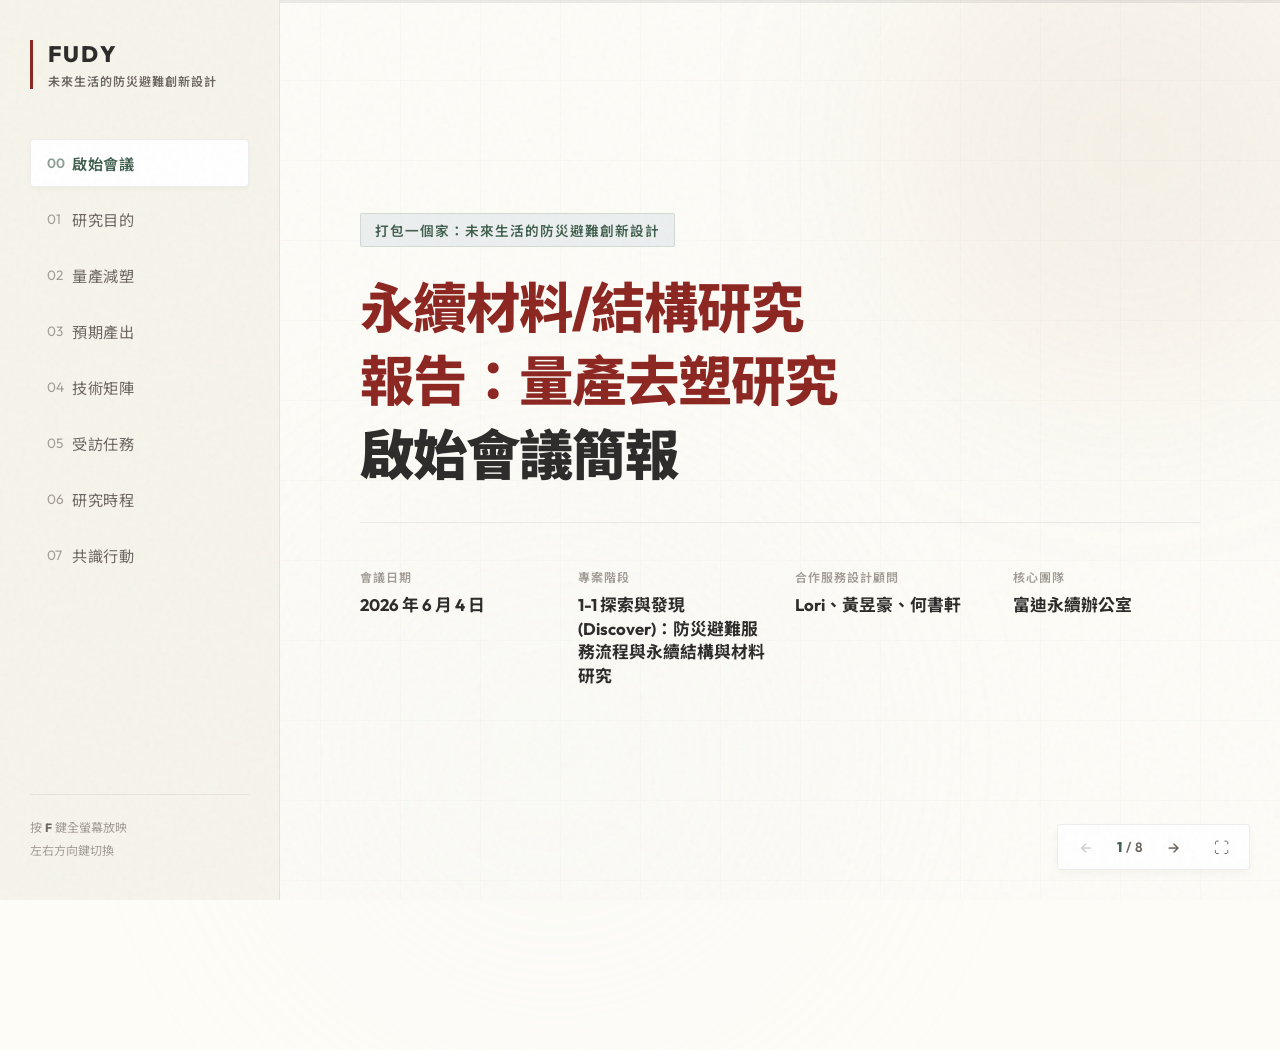
==== index.html @ c7712afd "feat: implement interactive slide navigation engine with keyboard, touch, and fullscreen support" ====
<!DOCTYPE html>
<html lang="zh-TW">

<head>
    <meta charset="UTF-8">
    <meta name="viewport" content="width=device-width, initial-scale=1.0">
    <title>打包一個家第四期｜量產去塑研究啟始會議簡報</title>
    <!-- Google Fonts -->
    <link rel="preconnect" href="https://fonts.googleapis.com">
    <link rel="preconnect" href="https://fonts.gstatic.com" crossorigin>
    <link
        href="https://fonts.googleapis.com/css2?family=Montserrat:wght@400;600;800&family=Noto+Sans+TC:wght@300;400;500;700;900&family=Outfit:wght@300;400;600;800&display=swap"
        rel="stylesheet">
    <link rel="stylesheet" href="index.css">
</head>

<body>
    <!-- Background Elements -->
    <div class="bg-glow bg-glow-1"></div>
    <div class="bg-glow bg-glow-2"></div>
    <div class="bg-grid"></div>

    <!-- Main Slide Container -->
    <main class="presentation-container">
        <!-- Sidebar Navigation -->
        <aside class="sidebar">
            <div class="logo">
                <span class="logo-text">FUDY</span>
                <span class="logo-sub">未來生活的防災避難創新設計</span>
            </div>
            <nav class="nav-menu">
                <a href="#slide-1" class="nav-item active" data-slide="1">
                    <span class="nav-num">00</span>
                    <span class="nav-title">啟始會議</span>
                </a>
                <a href="#slide-2" class="nav-item" data-slide="2">
                    <span class="nav-num">01</span>
                    <span class="nav-title">研究目的</span>
                </a>
                <a href="#slide-3" class="nav-item" data-slide="3">
                    <span class="nav-num">02</span>
                    <span class="nav-title">量產減塑</span>
                </a>
                <a href="#slide-4" class="nav-item" data-slide="4">
                    <span class="nav-num">03</span>
                    <span class="nav-title">預期產出</span>
                </a>
                <a href="#slide-5" class="nav-item" data-slide="5">
                    <span class="nav-num">04</span>
                    <span class="nav-title">技術矩陣</span>
                </a>
                <a href="#slide-6" class="nav-item" data-slide="6">
                    <span class="nav-num">05</span>
                    <span class="nav-title">受訪任務</span>
                </a>
                <a href="#slide-7" class="nav-item" data-slide="7">
                    <span class="nav-num">06</span>
                    <span class="nav-title">研究時程</span>
                </a>
                <a href="#slide-8" class="nav-item" data-slide="8">
                    <span class="nav-num">07</span>
                    <span class="nav-title">共識行動</span>
                </a>
            </nav>
            <div class="sidebar-footer">
                <p>按 <strong>F</strong> 鍵全螢幕放映</p>
                <p>左右方向鍵切換</p>
            </div>
        </aside>

        <!-- Slides Wrapper -->
        <section class="slides-wrapper">
            <!-- Slide 1: Cover -->
            <article id="slide-1" class="slide active">
                <div class="slide-content cover-slide">
                    <div class="tag">打包一個家：未來生活的防災避難創新設計</div>
                    <h1 class="main-title">
                        <span class="accent-title">永續材料/結構研究報告：量產去塑研究</span><br>啟始會議簡報
                    </h1>
                    <div class="divider"></div>
                    <div class="meta-grid">
                        <div class="meta-item">
                            <span class="meta-label">會議日期</span>
                            <span class="meta-val">2026 年 6 月 4 日</span>
                        </div>
                        <div class="meta-item">
                            <span class="meta-label">專案階段</span>
                            <span class="meta-val">1-1 探索與發現 (Discover)：防災避難服務流程與永續結構與材料研究</span>
                        </div>
                        <div class="meta-item">
                            <span class="meta-label">合作服務設計顧問</span>
                            <span class="meta-val">Lori、黃昱豪、何書軒</span>
                        </div>
                        <div class="meta-item">
                            <span class="meta-label">核心團隊</span>
                            <span class="meta-val">富迪永續辦公室</span>
                        </div>
                    </div>
                </div>
            </article>

            <!-- Slide 2: Research Purpose -->
            <article id="slide-2" class="slide">
                <div class="slide-content">
                    <span class="slide-tag">01. WHY WE ARE HERE</span>
                    <h2 class="slide-title">研究目的：為什麼找大家做這件事？</h2>
                    <div class="purpose-grid">
                        <div class="glass-card">
                            <div class="card-icon-num">01</div>
                            <h3>推動企業策略轉型 (OEM 邁向 ODM)</h3>
                            <p>突破傳統包裝產業被動接單與削價競爭的紅海，轉型為主動定義規格、提供永續結構解決方案的策略設計夥伴。</p>
                        </div>
                        <div class="glass-card">
                            <div class="card-icon-num">02</div>
                            <h3>建立量產技術護城河</h3>
                            <p>以企業核心的「去塑」專業領域為核心，系統化彙整能真實量產的材料、結構與製程工法，作為未來產品設計的參照標準與技術資料庫。</p>
                        </div>
                        <div class="glass-card">
                            <div class="card-icon-num">03</div>
                            <h3>以防災場景驗證技術能量</h3>
                            <p>透過防災避難極限情境，向全球品牌客戶及國際 NGO 證明富迪在結構減塑的實證落地能量。</p>
                        </div>
                        <div class="glass-card">
                            <div class="card-icon-num">04</div>
                            <h3>打造國際市場商務武器</h3>
                            <p>解決設計與業務部門間的溝通斷層，將結構數據轉譯為具備 ESG 敘事力之行銷溝通工具 (Sales Kit)，用以主動爭取歐美 B2B 品牌訂單。</p>
                        </div>
                    </div>
                </div>
            </article>

            <!-- Slide 3: Defining Mass-Production Plastic-Free -->
            <article id="slide-3" class="slide">
                <div class="slide-content">
                    <span class="slide-tag">02. DEFINE GO-GREEN</span>
                    <h2 class="slide-title">定義「量產減塑」</h2>
                    <p class="subtitle-desc">借鏡 Google 制定的《Plastic-Free Packaging Design
                        Guide》，將富迪的專業從單純的「材料/技術資料庫」升級為「回應客戶永續需求同時，亦可量產的解決方案」。讓減塑不只停留在設計圖面與實驗室。</p>
                    <div class="define-grid">
                        <div class="glass-card compact">
                            <span class="step-num">01</span>
                            <div class="compact-card-content">
                                <h4>具備量產可行性的循環經濟</h4>
                                <p>不流於實驗室概念，而是基於深厚的製造經驗，彙整能落實於大規模「量產製造」的材質、結構與製程。</p>
                            </div>
                        </div>
                        <div class="glass-card compact">
                            <span class="step-num">02</span>
                            <div class="compact-card-content">
                                <h4>全紙化與低碳材料替代</h4>
                                <p>導入 FSC® CoC 認證紙材、水性替塑油、生質材料（如 GEX™）等創新材料應用。</p>
                            </div>
                        </div>
                        <div class="glass-card compact">
                            <span class="step-num">03</span>
                            <div class="compact-card-content">
                                <h4>結構去塑與零膠水設計</h4>
                                <p>利用獨家研發的紙構工程（如卡扣、榫卯無膠、一體成型），達到「無工具組裝 (No-Tool)」的防呆特性。</p>
                            </div>
                        </div>
                        <div class="glass-card compact">
                            <span class="step-num">04</span>
                            <div class="compact-card-content">
                                <h4>追求 100% 循環回收與環境永續</h4>
                                <p>災後撤離時不需分類零件即可直接進入一般紙類回收，解決傳統救災混合材質造成的二次廢棄物痛點。</p>
                            </div>
                        </div>
                        <div class="glass-card compact full-width">
                            <span class="step-num">05</span>
                            <div class="compact-card-content">
                                <h4>接軌國際法規剛性需求</h4>
                                <p>精準對接歐盟 PPWR（包裝與包裝廢棄物法規）對減少包材空隙率、減碳與零塑廢棄物的嚴苛合規標準。</p>
                            </div>
                        </div>
                    </div>
                </div>
            </article>

            <!-- Slide 4: Expected Deliverables -->
            <article id="slide-4" class="slide">
                <div class="slide-content">
                    <span class="slide-tag">03. WHAT WE DELIVER</span>
                    <h2 class="slide-title">預期產出：我們會共同完成什麼？</h2>
                    <div class="deliver-grid unified-report-layout">
                        <!-- Left Side: Main Report Document Cover/Overview -->
                        <div class="glass-card highlight-card report-overview-card">
                            <div class="badge">技術核心報告</div>
                            <h3>永續材料/結構研究報告：<span class="accent-title">量產去塑</span></h3>
                            <div class="card-divider"></div>
                            <p class="report-desc">作為富迪印刷未來設計開發之重要內部參考指南，彙整具備量化實證之相關材料、結構與製程工法，作為產品設計決策標準。</p>
                            <div class="report-meta">
                                <div class="meta-line">
                                    <span class="meta-label-tag">主要技術來源</span>
                                    <strong class="meta-value-text">富迪印刷已於產品中應用過之技術</strong>
                                </div>
                                <div class="meta-line"
                                    style="margin-top: 12px; border-top: 1px dashed rgba(44, 42, 41, 0.06); padding-top: 10px;">
                                    <span class="meta-label-tag">參考技術來源</span>
                                    <strong class="meta-value-text">未來 1-2 年內，有量產潛能之技術</strong>
                                </div>
                            </div>
                        </div>

                        <!-- Right Side: Two Core Tools of the Report -->
                        <div class="glass-card report-structure-card">
                            <div class="badge gray">報告核心內含架構</div>
                            <h3 class="structure-title">研究報告兩大核心板塊</h3>
                            <div class="card-divider"></div>
                            <div class="chapters-container tool-structure-flow">
                                <!-- Tool 1: Technology Matrix Card -->
                                <div class="glass-card report-tool-card">
                                    <div class="tool-card-header">
                                        <span class="chapter-num">01</span>
                                        <h4>【技術矩陣圖】</h4>
                                    </div>
                                    <p class="tool-summary-desc">將防災情境歷程與量產去塑技術對接，規劃未來產品設計易查找之報告形式：</p>
                                    <div class="matrix-summary-container uniform-tool-container">
                                        <div class="matrix-summary-col">
                                            <span class="axis-summary-label">橫軸 (防災情境歷程)</span>
                                            <p>對接 <strong>5 大階段</strong> (備災期 → 黃金72小時 → 安置期 → 復原期 → 循環)</p>
                                        </div>
                                        <div class="matrix-summary-col">
                                            <span class="axis-summary-label">縱軸 (量產去塑技術)</span>
                                            <p>涵蓋 <strong>7 大範疇</strong> (固定、承載、遮蔽、阻力、收納、美學、再利用)</p>
                                        </div>
                                    </div>
                                </div>

                                <!-- Tool 2: Solution Database Card -->
                                <div class="glass-card report-tool-card">
                                    <div class="tool-card-header">
                                        <span class="chapter-num">02</span>
                                        <h4>【解決方案庫】富迪去塑方案</h4>
                                    </div>
                                    <p class="tool-summary-desc">完整收錄各去塑技術之核心數據與實證，提供具備ESG敘事力之行銷武器：</p>
                                    <div class="db-summary-container uniform-tool-container">
                                        <div class="db-summary-col">
                                            <span class="db-summary-label">基本特徵</span>
                                            <p>名稱與技術特性描述</p>
                                        </div>
                                        <div class="db-summary-col">
                                            <span class="db-summary-label">量化指標</span>
                                            <p>承重/拉力/抗摔實測數值</p>
                                        </div>
                                        <div class="db-summary-col">
                                            <span class="db-summary-label">商務落地</span>
                                            <p>得獎認證與客戶量產實例</p>
                                        </div>
                                    </div>
                                </div>
                            </div>
                        </div>
                    </div>
                </div>
            </article>

            <!-- Slide 5: Technology Matrix Architecture -->
            <article id="slide-5" class="slide">
                <div class="slide-content">
                    <span class="slide-tag">04. TECHNOLOGY MATRIX</span>
                    <h2 class="slide-title">技術矩陣圖 (Technology Matrix) </h2>
                    <div class="matrix-iframe-container">
                        <iframe src="https://fudy-matrix.vercel.app/" class="matrix-iframe"
                            title="Fudy Technology Matrix" allowfullscreen></iframe>
                    </div>
                </div>
            </article>

            <!-- Slide 6: Roles & Tasks -->
            <article id="slide-6" class="slide">
                <!-- 6A. Default Roles Overview Container -->
                <div class="slide-content roles-overview-wrapper" id="roles-overview-wrapper">
                    <span class="slide-tag">05. ROLES & MISSIONS</span>
                    <h2 class="slide-title">受訪者扮演角色：各位的關鍵任務</h2>
                    <p class="subtitle-desc">IDDI 計畫的成功，取決於研發、設計與業務的深度跨部門協作。每一位都是策略轉型的關鍵推手。</p>

                    <div class="roles-grid">
                        <div class="glass-card role-card">
                            <div class="role-header">
                                <div>
                                    <h3>設計研發團隊</h3>
                                    <span class="role-label">核心經驗與研發技術的提供者</span>
                                </div>
                            </div>
                            <div class="card-divider"></div>
                            <p class="names-list">宋永波、王子俊、王建、俞偉仁、蘇建平、張幻柔等</p>
                            <ul class="bullet-list-sm">
                                <li><strong>去塑技術盤點</strong>：盤點過往曾應用或未來具備潛力的去塑技術與結構。</li>
                                <li><strong>實務資料盤點與假設驗證</strong>：配合研究團隊提供的「技術蒐集範本」，整理現有技術資料或照片.</li>
                            </ul>
                            <div class="role-card-footer">
                                <button class="template-btn tech-btn" data-template="tech">
                                    <span class="btn-icon">→</span>
                                    <div class="btn-text-group">
                                        <span class="btn-title">查看「技術蒐集範本」</span>
                                        <span class="btn-subtitle">設計研發團隊填寫</span>
                                    </div>
                                </button>
                            </div>
                        </div>
                        <div class="glass-card role-card">
                            <div class="role-header">
                                <div>
                                    <h3>業務行銷團隊</h3>
                                    <span class="role-label">客戶端真實需求的對接者</span>
                                </div>
                            </div>
                            <div class="card-divider"></div>
                            <p class="names-list">朱惟誠、李浚碩等</p>
                            <ul class="bullet-list-sm">
                                <li><strong>客戶需求反饋</strong>：配合研究團隊提供的「客戶需求蒐集範本」，分享客戶端曾提出的實質設計需求與談判瓶頸。</li>
                                <li><strong>行銷溝通斷層分析</strong>：探討推廣與展會時的溝通斷層，為作為後續 Sales Kit 研發基礎。</li>
                            </ul>
                            <div class="role-card-footer">
                                <button class="template-btn client-btn" data-template="client">
                                    <span class="btn-icon">→</span>
                                    <div class="btn-text-group">
                                        <span class="btn-title">查看「客戶需求蒐集範本」</span>
                                        <span class="btn-subtitle">業務行銷團隊填寫</span>
                                    </div>
                                </button>
                            </div>
                        </div>
                    </div>
                </div>

                <!-- 6B. Full Screen Template Preview Container (Initially Hidden) -->
                <div class="slide-content template-full-view-wrapper" id="template-full-view-wrapper"
                    style="display: none;">
                    <div class="template-view-header">
                        <button class="template-back-btn" id="template-back-btn">
                            <span class="back-arrow">←</span> 返回受訪任務
                        </button>
                        <div class="template-view-title-group">
                            <span class="template-view-title" id="template-view-title">技術蒐集範本</span>
                        </div>
                    </div>
                    <div class="template-view-body" id="template-view-body">
                        <!-- Dynamic template content will be injected by index.js -->
                    </div>
                </div>
            </article>

            <!-- Slide 7: Research Timeline -->
            <article id="slide-7" class="slide">
                <div class="slide-content">
                    <span class="slide-tag">06. TIMELINE</span>
                    <h2 class="slide-title">研究推進時程與訪談項目</h2>
                    <div class="timeline-container">
                        <div class="timeline-item">
                            <div class="time-badge">階段一 (6月)</div>
                            <div class="time-content">
                                <h3>技術文件蒐集</h3>
                                <p>彙整目前設計、業務曾經整理過與「量產減塑」有關的技術書面資料，包含設計圖面、測試報告與材料規格表。</p>
                            </div>
                        </div>
                        <div class="timeline-item">
                            <div class="time-badge">階段二 (6月)</div>
                            <div class="time-content">
                                <h3>技術蒐集焦點訪談 ｜ 2場</h3>
                                <p><strong>蘇州團隊 (線上) ＆ 台北團隊 (實體)</strong><br>盤點曾應用之技術結構，填寫「技術蒐集範本」。</p>
                            </div>
                        </div>
                        <div class="timeline-item">
                            <div class="time-badge">階段三 (7月中前)</div>
                            <div class="time-content">
                                <h3>前期作品技術拆解訪談 ｜ 1場</h3>
                                <p>針對「打包一個家」過往成果（一片應萬變、袋鼠巴士/FlexCare
                                    Box、暫息/避光休息罩、靜心屏、野鳥救傷箱、寵物認養箱、寵物防災箱）與其他優質案例進行技術拆解實體討論。</p>
                            </div>
                        </div>
                        <div class="timeline-item">
                            <div class="time-badge">階段四 (7月)</div>
                            <div class="time-content">
                                <h3>業務端技術行銷歷程訪談 ｜ 1場</h3>
                                <p>盤點客戶曾提出之技術結構，填寫「客戶需求蒐集範本」。將鎖定業務推廣時的「溝通斷層」進行深度訪談。</p>
                            </div>
                        </div>
                    </div>
                </div>
            </article>

            <!-- Slide 8: Action Items & Q&A -->
            <article id="slide-8" class="slide">
                <div class="slide-content qa-slide">
                    <span class="slide-tag">07. NEXT STEPS</span>
                    <h2 class="slide-title">共識行動與互動交流</h2>
                    <div class="action-grid">
                        <div class="glass-card action-box">
                            <h3>下階段即刻啟動</h3>
                            <ul class="action-list">
                                <li>
                                    <span class="action-check">✔</span>
                                    <div>
                                        <strong>「技術蒐集範本」彙整</strong>
                                        <p>請研發設計中心同仁協助盤點過往技術資料或是相關作品圖片、照片，以供後續訪談之用。</p>
                                    </div>
                                </li>
                                <li>
                                    <span class="action-check">✔</span>
                                    <div>
                                        <strong>安排階段二焦點訪談時間</strong>
                                        <p>請台北與蘇州設計團隊提供6/10-6/18之間，兩場訪談的具體時段。</p>
                                    </div>
                                </li>
                                <li>
                                    <span class="action-check">✔</span>
                                    <div>
                                        <strong>「客戶需求蒐集範本」彙整</strong>
                                        <p>請業務同仁整理客戶需求重點，以供後續訪談之用。</p>
                                    </div>
                                </li>
                            </ul>
                        </div>
                        <div class="glass-card qa-box">
                            <span class="qa-decor">Q&A</span>
                            <h3>共創策略設計轉型</h3>
                            <p>讓我們攜手跨越傳統代工被動接單，<br>共同打造引領永續包裝的量產技術護城河！</p>
                            <div class="fudy-logo">FUDY SOLUTION</div>
                        </div>
                    </div>
                </div>
            </article>
        </section>

        <!-- Slide Controls -->
        <div class="slide-controls">
            <button class="ctrl-btn prev-btn" aria-label="上一頁">←</button>
            <div class="slide-indicator">
                <span class="current-slide-num">1</span> / <span class="total-slide-num">8</span>
            </div>
            <button class="ctrl-btn next-btn" aria-label="下一頁">→</button>
            <button class="ctrl-btn fullscreen-btn" aria-label="全螢幕">⛶</button>
        </div>

        <!-- Progress Indicator -->
        <div class="progress-bar-container">
            <div class="progress-bar"></div>
        </div>
    </main>

    <script src="index.js"></script>
</body>

</html>
---- index.css ----
/* ==========================================================================
   IDDI Presentation - MUJI Minimalist Elegant White Paper Style Sheet
   FUDY Group & Sunlitt Design - 2026
   ========================================================================== */

/* --------------------------------------------------------------------------
   1. Design Tokens & Variables
   -------------------------------------------------------------------------- */
:root {
    /* Color Palette - Warm, Organic & Minimalist */
    --color-bg-primary: #FDFCF7;      /* Warm white recycle paper */
    --color-bg-secondary: #F6F4EB;    /* Oatmeal gray / Warm craft sand */
    --color-text-primary: #2C2A29;    /* Charcoal dark grey (softer than black) */
    --color-text-secondary: #6B6560;  /* Muted warm grey */
    --color-text-light: #A19B95;      /* Muted light grey */
    
    /* Brand Accents */
    --color-accent-green: #3F5E4D;     /* Eco pine green (去塑、永續) */
    --color-accent-green-light: #ECEFEF; /* Soft light pine green */
    --color-accent-red: #8C2520;       /* MUJI/Fudy dark red (富迪、防災警示) */
    --color-accent-red-light: #F9EBEA;   /* Soft light red */
    --color-accent-sand: #C4A482;      /* Craft paper sand (紙構、溫潤) */
    --color-accent-sand-light: #F8F5F0;  /* Very soft craft sand */

    /* Card & Boarders */
    --color-card-bg: #FFFFFF;
    --color-border: rgba(44, 42, 41, 0.08);
    --color-border-hover: rgba(44, 42, 41, 0.2);
    --color-shadow-light: rgba(44, 42, 41, 0.03);
    
    /* Typography */
    --font-primary: 'Outfit', 'Noto Sans TC', -apple-system, BlinkMacSystemFont, "Segoe UI", Roboto, sans-serif;
    
    /* Dimensions & Transitions */
    --sidebar-width: 280px;
    --transition-fast: 0.2s ease;
    --transition-smooth: 0.4s cubic-bezier(0.16, 1, 0.3, 1); /* Apple-like cubic bezier */
}

/* --------------------------------------------------------------------------
   2. Global Resets & Paper Texture Overlay
   -------------------------------------------------------------------------- */
* {
    box-sizing: border-box;
    margin: 0;
    padding: 0;
}

body {
    font-family: var(--font-primary);
    background-color: var(--color-bg-primary);
    color: var(--color-text-primary);
    overflow: hidden;
    height: 100vh;
    width: 100vw;
    display: flex;
    -webkit-font-smoothing: antialiased;
    -moz-osx-font-smoothing: grayscale;
}

/* Realistic Recycled Paper Grain Overlay */
body::before {
    content: "";
    position: fixed;
    top: 0;
    left: 0;
    width: 100vw;
    height: 100vh;
    opacity: 0.04;
    pointer-events: none;
    z-index: 9999;
    background-image: url("data:image/svg+xml,%3Csvg viewBox='0 0 200 200' xmlns='http://www.w3.org/2000/svg'%3E%3Cfilter id='noise'%3E%3CfeTurbulence type='fractalNoise' baseFrequency='0.8' numOctaves='3' stitchTiles='stitch'/%3E%3C/filter%3E%3Crect width='100%25' height='100%25' filter='url(%23noise)'/%3E%3C/svg%3E");
}

/* --------------------------------------------------------------------------
   3. Background Decorative Elements (Zen Grids & Fades)
   -------------------------------------------------------------------------- */
.bg-glow {
    position: absolute;
    border-radius: 50%;
    filter: blur(100px);
    opacity: 0.12;
    z-index: 0;
    pointer-events: none;
}

.bg-glow-1 {
    width: 500px;
    height: 500px;
    background-color: var(--color-accent-sand);
    top: -100px;
    right: -100px;
    animation: drift 25s infinite alternate ease-in-out;
}

.bg-glow-2 {
    width: 600px;
    height: 600px;
    background-color: var(--color-accent-green-light);
    bottom: -150px;
    left: 20%;
    animation: drift 30s infinite alternate-reverse ease-in-out;
}

@keyframes drift {
    0% { transform: translate(0, 0) scale(1); }
    100% { transform: translate(50px, 30px) scale(1.1); }
}

/* Subtle architectural grid lines overlay */
.bg-grid {
    position: absolute;
    top: 0;
    left: 0;
    width: 100%;
    height: 100%;
    background-size: 80px 80px;
    background-image: 
        linear-gradient(to right, rgba(44, 42, 41, 0.015) 1px, transparent 1px),
        linear-gradient(to bottom, rgba(44, 42, 41, 0.015) 1px, transparent 1px);
    z-index: 0;
    pointer-events: none;
}

/* --------------------------------------------------------------------------
   4. Main Container & Sidebar Layout
   -------------------------------------------------------------------------- */
.presentation-container {
    display: flex;
    width: 100vw;
    height: 100vh;
    position: relative;
    z-index: 10;
}

/* Sidebar Navigation */
.sidebar {
    width: var(--sidebar-width);
    background-color: var(--color-bg-secondary);
    border-right: 1px solid var(--color-border);
    display: flex;
    flex-direction: column;
    padding: 40px 30px;
    z-index: 20;
    flex-shrink: 0;
}

.logo {
    margin-bottom: 50px;
    border-left: 3px solid var(--color-accent-red);
    padding-left: 15px;
}

.logo-text {
    font-size: 1.4rem;
    font-weight: 800;
    letter-spacing: 2px;
    color: var(--color-text-primary);
    display: block;
}

.logo-sub {
    font-size: 0.75rem;
    font-weight: 600;
    color: var(--color-text-secondary);
    letter-spacing: 1px;
    margin-top: 4px;
    display: block;
}

/* Navigation Menu */
.nav-menu {
    display: flex;
    flex-direction: column;
    gap: 8px;
    flex-grow: 1;
}

.nav-item {
    display: flex;
    align-items: center;
    padding: 12px 16px;
    text-decoration: none;
    color: var(--color-text-secondary);
    border-radius: 4px;
    transition: var(--transition-fast);
    border: 1px solid transparent;
}

.nav-item:hover {
    background-color: rgba(44, 42, 41, 0.03);
    color: var(--color-text-primary);
}

.nav-item.active {
    background-color: #FFFFFF;
    color: var(--color-accent-green);
    border-color: var(--color-border);
    font-weight: 600;
    box-shadow: 0 2px 4px var(--color-shadow-light);
}

.nav-num {
    font-family: 'Outfit', sans-serif;
    font-size: 0.85rem;
    width: 25px;
    opacity: 0.6;
}

.nav-title {
    font-size: 0.95rem;
    letter-spacing: 0.5px;
}

.sidebar-footer {
    border-top: 1px solid var(--color-border);
    padding-top: 25px;
    display: flex;
    flex-direction: column;
    gap: 6px;
}

.sidebar-footer p {
    font-size: 0.75rem;
    color: var(--color-text-light);
    line-height: 1.4;
}

.sidebar-footer strong {
    color: var(--color-text-secondary);
}

/* --------------------------------------------------------------------------
   5. Slides Container & Transition Mechanics
   -------------------------------------------------------------------------- */
.slides-wrapper {
    flex-grow: 1;
    height: 100vh;
    position: relative;
    overflow: hidden;
}

.slide {
    position: absolute;
    top: 0;
    left: 0;
    width: 100%;
    height: 100%;
    opacity: 0;
    pointer-events: none;
    visibility: hidden;
    transform: scale(0.98) translateY(10px);
    transition: 
        opacity 0.45s ease, 
        transform 0.45s cubic-bezier(0.16, 1, 0.3, 1), 
        visibility 0.45s;
    display: flex;
    align-items: center;
    justify-content: center;
    padding: 60px 80px;
    z-index: 1;
}

/* Active Slide - Zen Fade & Zoom-in transition */
.slide.active {
    opacity: 1;
    pointer-events: auto;
    visibility: visible;
    transform: scale(1) translateY(0);
    z-index: 5;
}

/* Smooth Slide-out to the left */
.slide.exit-left {
    opacity: 0;
    transform: scale(0.98) translateY(-10px);
}

.slide-content {
    width: 100%;
    max-width: 1200px; /* Expanded from 1080px to accommodate larger projector fonts */
    height: 100%;
    max-height: 760px; /* Expanded from 720px */
    display: flex;
    flex-direction: column;
    justify-content: center;
    position: relative;
}

/* --------------------------------------------------------------------------
   6. General Page Elements
   -------------------------------------------------------------------------- */
.slide-tag {
    font-family: 'Outfit', sans-serif;
    font-size: 0.95rem; /* Sized up */
    font-weight: 600;
    letter-spacing: 3px;
    color: var(--color-accent-green);
    margin-bottom: 12px;
    text-transform: uppercase;
}

.slide-title {
    font-size: 2.4rem;
    font-weight: 900;
    color: var(--color-text-primary);
    line-height: 1.3;
    margin-bottom: 24px;
    letter-spacing: -0.5px;
}

.subtitle-desc {
    font-size: 1.05rem;
    color: var(--color-text-secondary);
    line-height: 1.6;
    margin-bottom: 35px;
    max-width: 800px;
}

.divider {
    height: 1px;
    background-color: var(--color-border);
    width: 100%;
    margin: 30px 0;
}

/* Paper Glass Card - MUJI Edition */
.glass-card {
    background-color: var(--color-card-bg);
    border: 1px solid var(--color-border);
    border-radius: 4px;
    padding: 24px;
    transition: transform 0.3s ease, border-color 0.3s ease, box-shadow 0.3s ease;
    box-shadow: 0 4px 12px var(--color-shadow-light);
}

.glass-card:hover {
    transform: translateY(-3px);
    border-color: var(--color-border-hover);
    box-shadow: 0 10px 20px rgba(44, 42, 41, 0.05);
}

/* --------------------------------------------------------------------------
   7. Slide 1: Cover Slide
   -------------------------------------------------------------------------- */
.cover-slide {
    align-items: flex-start;
    justify-content: center;
}

.cover-slide .tag {
    background-color: var(--color-accent-green-light);
    color: var(--color-accent-green);
    font-size: 0.85rem;
    font-weight: 600;
    padding: 6px 14px;
    border-radius: 2px;
    letter-spacing: 1px;
    margin-bottom: 25px;
    display: inline-block;
    border: 1px solid rgba(63, 94, 77, 0.15);
}

.cover-slide .main-title {
    font-size: 3.2rem;
    font-weight: 900;
    line-height: 1.25;
    color: var(--color-text-primary);
    letter-spacing: -1px;
}

.cover-slide .accent-title {
    color: var(--color-accent-red);
    font-weight: 900;
}

.meta-grid {
    display: grid;
    grid-template-columns: repeat(4, 1fr);
    gap: 30px;
    width: 100%;
    margin-top: 15px;
}

.meta-item {
    display: flex;
    flex-direction: column;
    gap: 8px;
}

.meta-label {
    font-size: 0.75rem;
    color: var(--color-text-light);
    text-transform: uppercase;
    letter-spacing: 1px;
    font-weight: 600;
}

.meta-val {
    font-size: 0.95rem;
    color: var(--color-text-primary);
    font-weight: 700;
    line-height: 1.4;
}

/* --------------------------------------------------------------------------
   8. Slide 2: Research Purpose
   -------------------------------------------------------------------------- */
.purpose-grid {
    display: grid;
    grid-template-columns: repeat(2, 1fr);
    gap: 24px;
}

.purpose-grid .glass-card {
    display: flex;
    flex-direction: column;
    gap: 12px;
    padding: 28px;
}

.card-icon-num {
    font-family: 'Outfit', sans-serif;
    font-size: 1.5rem;
    font-weight: 800;
    color: var(--color-accent-sand);
    background-color: var(--color-accent-sand-light);
    border: 1px solid rgba(196, 164, 130, 0.2);
    width: 44px;
    height: 44px;
    border-radius: 4px;
    display: flex;
    align-items: center;
    justify-content: center;
    margin-bottom: 12px;
}

.purpose-grid h3 {
    font-size: 1.35rem; /* Boosted for projector readability */
    font-weight: 800;
    color: var(--color-accent-green);
    margin-bottom: 6px;
}

.purpose-grid p {
    font-size: 1.05rem; /* Boosted for projector readability */
    color: var(--color-text-secondary);
    line-height: 1.6;
}

/* --------------------------------------------------------------------------
   9. Slide 3: Defining Mass-Production Plastic-Free
   -------------------------------------------------------------------------- */
.define-grid {
    display: grid;
    grid-template-columns: repeat(2, 1fr);
    gap: 16px;
}

.glass-card.compact {
    padding: 14px 20px;
    display: flex;
    align-items: flex-start;
    gap: 16px;
}

.glass-card.compact.full-width {
    grid-column: span 2;
}

.compact-card-content {
    display: flex;
    flex-direction: column;
    gap: 6px;
    flex-grow: 1;
    min-width: 0;
}

.step-num {
    font-family: 'Outfit', sans-serif;
    font-size: 1.8rem;
    font-weight: 800;
    color: var(--color-accent-sand);
    line-height: 1;
    flex-shrink: 0;
    border-bottom: 2px solid var(--color-accent-sand);
}

.glass-card.compact h4 {
    font-size: 1.05rem;
    font-weight: 700;
    margin-bottom: 4px;
    color: var(--color-text-primary);
}

.glass-card.compact p {
    font-size: 0.85rem;
    color: var(--color-text-secondary);
    line-height: 1.5;
}

/* --------------------------------------------------------------------------
   10. Slide 4: Expected Deliverables (Unified Report Layout)
   -------------------------------------------------------------------------- */
.deliver-grid {
    display: grid;
    grid-template-columns: 1.1fr 0.9fr;
    gap: 30px;
    height: calc(100% - 100px);
}

.deliver-grid .glass-card {
    display: flex;
    flex-direction: column;
    padding: 35px;
    justify-content: center;
}

.highlight-card {
    border-left: 4px solid var(--color-accent-green) !important;
    background-color: var(--color-accent-sand-light) !important;
}

.badge {
    background-color: var(--color-accent-green);
    color: #FFFFFF;
    font-size: 0.75rem;
    font-weight: 600;
    padding: 4px 10px;
    border-radius: 2px;
    align-self: flex-start;
    margin-bottom: 15px;
    letter-spacing: 1px;
}

.badge.gray {
    background-color: var(--color-text-secondary);
}

.deliver-grid h3 {
    font-size: 1.4rem;
    font-weight: 800;
    margin-bottom: 20px;
    color: var(--color-text-primary);
    line-height: 1.3;
}

.card-divider {
    height: 1px;
    background-color: var(--color-border);
    margin-bottom: 20px;
}

/* Unified Report Layout classes */
.unified-report-layout {
    grid-template-columns: 0.85fr 1.15fr;
    gap: 24px;
    height: calc(100% - 70px);
}

.report-overview-card {
    padding: 24px 30px !important;
    justify-content: flex-start !important;
}

.report-overview-card h3 {
    font-size: 1.7rem !important;
    color: var(--color-accent-green) !important;
    line-height: 1.45 !important;
    margin-bottom: 12px !important;
}

.report-overview-card h3 .accent-title {
    color: var(--color-text-primary);
    font-weight: 700;
}

.report-desc {
    font-size: 0.95rem;
    color: var(--color-text-secondary);
    line-height: 1.75;
    margin-bottom: 16px;
}

.report-meta {
    margin-top: auto;
    background-color: rgba(63, 94, 77, 0.04);
    border-radius: 4px;
    padding: 10px 14px;
    border: 1px solid rgba(63, 94, 77, 0.08);
    display: flex;
    flex-direction: column;
    gap: 6px;
}

.meta-line {
    display: flex;
    flex-direction: column;
    gap: 2px;
    align-items: flex-start;
}

.meta-label-tag {
    font-size: 0.7rem;
    font-weight: 800;
    color: var(--color-accent-green);
    letter-spacing: 0.5px;
    text-transform: uppercase;
}

.meta-value-text {
    font-size: 0.82rem;
    color: var(--color-text-primary);
    font-weight: 700;
    line-height: 1.45;
}

.report-structure-card {
    padding: 18px 24px !important;
    justify-content: flex-start !important;
    overflow-y: auto;
}

.structure-title {
    font-size: 1.2rem !important;
    font-weight: 800;
    margin-bottom: 12px !important;
    color: var(--color-text-primary);
}



.chapters-container {
    display: flex;
    flex-direction: column;
    gap: 8px;
    width: 100%;
}

.report-tool-card {
    background-color: #FFFFFF !important;
    border: 1px solid var(--color-border) !important;
    border-radius: 6px !important;
    padding: 10px 16px !important;
    display: flex;
    flex-direction: column;
    justify-content: flex-start !important;
    gap: 4px;
    box-shadow: 0 3px 10px rgba(44, 42, 41, 0.02) !important;
}

.report-tool-card.highlight-tool-card {
    background-color: var(--color-accent-sand-light) !important;
    border: 1px solid rgba(196, 164, 130, 0.22) !important;
}

.tool-card-header {
    display: flex;
    align-items: center;
    gap: 12px;
    width: 100%;
}

.chapter-num {
    font-family: 'Outfit', sans-serif;
    font-size: 0.78rem;
    font-weight: 800;
    color: #FFFFFF !important;
    background-color: var(--color-accent-sand) !important;
    width: 25px;
    height: 25px;
    border-radius: 4px !important; /* Consistent round square badge */
    display: flex;
    align-items: center;
    justify-content: center;
    flex-shrink: 0;
}

.tool-card-header h4 {
    font-size: 1.05rem;
    font-weight: 800;
    color: var(--color-accent-green);
    margin: 0;
    line-height: 1;
}

.tool-summary-desc {
    font-size: 0.8rem;
    color: var(--color-text-secondary);
    line-height: 1.45;
    margin: 4px 0 6px 0;
}

/* Technology Matrix Summary Styles (2-column layout) */
.matrix-summary-container {
    display: grid;
    grid-template-columns: 1.05fr 0.95fr;
    gap: 16px;
    background-color: var(--color-bg-secondary);
    border: 1px solid var(--color-border);
    border-radius: 6px;
    padding: 10px 14px;
    margin-top: 2px;
}

.matrix-summary-col {
    display: flex;
    flex-direction: column;
    gap: 3px;
}

.axis-summary-label {
    font-size: 0.7rem;
    font-weight: 800;
    color: var(--color-accent-green);
    letter-spacing: 0.5px;
    text-transform: uppercase;
}

.matrix-summary-col p {
    font-size: 0.74rem;
    line-height: 1.4;
    color: var(--color-text-secondary);
}

.matrix-summary-col strong {
    color: var(--color-accent-green);
    font-weight: 700;
}

/* Solution Database Summary Styles (Inline Pills layout) */
.db-summary-container {
    display: flex;
    flex-wrap: wrap;
    gap: 6px;
    margin-top: 4px;
}

.db-summary-pill {
    background-color: #FFFFFF;
    border: 1px solid var(--color-border);
    border-radius: 4px;
    padding: 4px 8px;
    font-size: 0.72rem;
    color: var(--color-text-secondary);
    display: inline-flex;
    align-items: center;
    box-shadow: 0 1px 2px rgba(44, 42, 41, 0.01);
}

.db-summary-pill::before {
    content: "✔";
    color: var(--color-accent-green);
    font-size: 0.7rem;
    font-weight: bold;
    margin-right: 6px;
    display: inline-block;
}

.db-summary-pill strong {
    color: var(--color-accent-green);
    font-weight: 700;
    margin-right: 4px;
}

/* --------------------------------------------------------------------------
   11. Slide 5: Technology Matrix Architecture (Embedded App)
   -------------------------------------------------------------------------- */
.matrix-iframe-container {
    width: 100%;
    height: calc(100% - 110px); /* Leave exact space for header tag, title and subtitle */
    border: 1px solid var(--color-border);
    border-radius: 6px;
    overflow: hidden;
    background-color: #FFFFFF;
    box-shadow: 0 4px 15px var(--color-shadow-light);
    position: relative;
    z-index: 10;
}

.matrix-iframe {
    width: 100%;
    height: 100%;
    border: none;
    display: block;
}

/* --------------------------------------------------------------------------
   12. Slide 6: Roles & Tasks
   -------------------------------------------------------------------------- */
.roles-grid {
    display: grid;
    grid-template-columns: repeat(2, 1fr);
    gap: 30px;
}

.role-card {
    padding: 30px;
    border-top: 4px solid var(--color-accent-sand) !important;
    display: flex;
    flex-direction: column;
    height: 100%;
}

.role-card:last-child {
    border-top: 4px solid var(--color-accent-green) !important;
}

.role-header {
    display: flex;
    align-items: center;
    gap: 20px;
    margin-bottom: 20px;
}

.role-badge-pill {
    font-size: 0.76rem;
    font-weight: 800;
    padding: 6px 12px;
    border-radius: 4px;
    text-transform: uppercase;
    letter-spacing: 0.5px;
    display: inline-block;
    flex-shrink: 0;
    line-height: 1;
}

.role-badge-pill.design-pill {
    background-color: var(--color-accent-sand-light);
    color: var(--color-accent-sand);
    border: 1px solid rgba(196, 164, 130, 0.25);
}

.role-badge-pill.business-pill {
    background-color: var(--color-accent-green-light);
    color: var(--color-accent-green);
    border: 1px solid rgba(63, 94, 77, 0.25);
}

.role-header h3 {
    font-size: 1.25rem;
    font-weight: 800;
    color: var(--color-text-primary);
}

.role-label {
    font-size: 0.75rem;
    color: var(--color-text-light);
    font-weight: 600;
    display: block;
    margin-top: 2px;
}

.names-list {
    font-size: 0.9rem;
    font-weight: 700;
    color: var(--color-accent-red);
    margin-bottom: 20px;
    background-color: var(--color-bg-secondary);
    padding: 8px 14px;
    border-radius: 4px;
    display: inline-block;
}

.bullet-list-sm {
    list-style: none;
    display: flex;
    flex-direction: column;
    gap: 14px;
}

.bullet-list-sm li {
    font-size: 0.85rem;
    line-height: 1.5;
    color: var(--color-text-secondary);
    position: relative;
    padding-left: 15px;
}

.bullet-list-sm li::before {
    content: "▫";
    color: var(--color-accent-sand);
    font-weight: bold;
    position: absolute;
    left: 0;
    top: 0;
}

.role-card:last-child .bullet-list-sm li::before {
    color: var(--color-accent-green);
}

/* --------------------------------------------------------------------------
   13. Slide 7: Research Timeline
   -------------------------------------------------------------------------- */
.timeline-container {
    display: grid;
    grid-template-columns: repeat(4, 1fr);
    gap: 20px;
    position: relative;
    margin-top: 20px;
}

.timeline-container::before {
    content: "";
    position: absolute;
    top: 20px;
    left: 40px;
    right: 40px;
    height: 1px;
    border-top: 1px dashed var(--color-border);
    z-index: 1;
}

.timeline-item {
    position: relative;
    z-index: 2;
    display: flex;
    flex-direction: column;
    gap: 15px;
}

.time-badge {
    background-color: var(--color-accent-green);
    color: #FFFFFF;
    font-size: 0.8rem;
    font-weight: 700;
    padding: 10px 14px;
    border-radius: 4px;
    align-self: flex-start;
    font-family: 'Outfit', sans-serif;
    letter-spacing: 0.5px;
    box-shadow: 0 4px 10px rgba(63, 94, 77, 0.15);
}

.timeline-item:nth-child(even) .time-badge {
    background-color: var(--color-accent-sand);
}

.time-content {
    background-color: #FFFFFF;
    border: 1px solid var(--color-border);
    border-radius: 4px;
    padding: 20px;
    height: 100%;
    min-height: 220px;
    display: flex;
    flex-direction: column;
    gap: 10px;
    transition: var(--transition-fast);
}

.timeline-item:hover .time-content {
    border-color: var(--color-border-hover);
    transform: translateY(-2px);
}

.time-content h3 {
    font-size: 1.05rem;
    font-weight: 800;
    color: var(--color-text-primary);
}

.time-content p {
    font-size: 0.8rem;
    color: var(--color-text-secondary);
    line-height: 1.5;
}

/* --------------------------------------------------------------------------
   14. Slide 8: Action Items & Q&A
   -------------------------------------------------------------------------- */
.action-grid {
    display: grid;
    grid-template-columns: 1.1fr 0.9fr;
    gap: 30px;
}

.action-box {
    display: flex;
    flex-direction: column;
    gap: 20px;
    padding: 30px;
}

.action-box h3 {
    font-size: 1.3rem;
    font-weight: 800;
    color: var(--color-accent-green);
}

.action-list {
    list-style: none;
    display: flex;
    flex-direction: column;
    gap: 16px;
}

.action-list li {
    display: flex;
    align-items: flex-start;
    gap: 14px;
}

.action-check {
    color: var(--color-accent-green);
    background-color: var(--color-accent-green-light);
    width: 24px;
    height: 24px;
    border-radius: 50%;
    display: flex;
    align-items: center;
    justify-content: center;
    font-size: 0.75rem;
    font-weight: bold;
    flex-shrink: 0;
    margin-top: 2px;
}

.action-list strong {
    font-size: 0.95rem;
    color: var(--color-text-primary);
    display: block;
    margin-bottom: 2px;
}

.action-list p {
    font-size: 0.8rem;
    color: var(--color-text-secondary);
    line-height: 1.4;
}

.qa-box {
    background-color: var(--color-accent-sand-light);
    border-color: rgba(196, 164, 130, 0.25);
    display: flex;
    flex-direction: column;
    justify-content: center;
    align-items: center;
    text-align: center;
    padding: 40px;
}

.qa-decor {
    font-family: 'Outfit', sans-serif;
    font-size: 3rem;
    font-weight: 900;
    color: var(--color-accent-sand);
    letter-spacing: -1px;
    line-height: 1;
    margin-bottom: 15px;
}

.qa-box h3 {
    font-size: 1.25rem;
    font-weight: 800;
    color: var(--color-text-primary);
    margin-bottom: 12px;
}

.qa-box p {
    font-size: 0.9rem;
    color: var(--color-text-secondary);
    line-height: 1.6;
    margin-bottom: 25px;
}

.fudy-logo {
    font-family: 'Outfit', sans-serif;
    font-size: 0.8rem;
    font-weight: 800;
    letter-spacing: 3px;
    color: var(--color-text-light);
    border-top: 1px solid var(--color-border);
    padding-top: 15px;
    width: 60%;
}

/* --------------------------------------------------------------------------
   15. Slide Controls & Progress Bar (Zen Integration)
   -------------------------------------------------------------------------- */
/* Control Buttons panel */
.slide-controls {
    position: absolute;
    bottom: 30px;
    right: 30px;
    display: flex;
    align-items: center;
    gap: 15px;
    z-index: 50;
    background-color: rgba(255, 255, 255, 0.9);
    border: 1px solid var(--color-border);
    padding: 6px 12px;
    border-radius: 4px;
    box-shadow: 0 4px 10px var(--color-shadow-light);
}

.ctrl-btn {
    background: none;
    border: none;
    cursor: pointer;
    font-family: 'Outfit', sans-serif;
    font-size: 1.1rem;
    color: var(--color-text-secondary);
    width: 32px;
    height: 32px;
    border-radius: 4px;
    display: flex;
    align-items: center;
    justify-content: center;
    transition: var(--transition-fast);
}

.ctrl-btn:hover {
    background-color: var(--color-bg-secondary);
    color: var(--color-text-primary);
}

.slide-indicator {
    font-family: 'Outfit', sans-serif;
    font-size: 0.85rem;
    color: var(--color-text-secondary);
    font-weight: 600;
    letter-spacing: 0.5px;
}

.current-slide-num {
    color: var(--color-accent-green);
    font-weight: 800;
}

.fullscreen-btn {
    font-size: 0.95rem;
}

/* Slim top progress indicator */
.progress-bar-container {
    position: absolute;
    top: 0;
    left: var(--sidebar-width);
    right: 0;
    height: 3px;
    background-color: var(--color-border);
    z-index: 50;
}

.progress-bar {
    height: 100%;
    width: 0%;
    background-color: var(--color-accent-green);
    transition: width 0.3s cubic-bezier(0.16, 1, 0.3, 1);
}

/* Fullscreen Mode Overrides */
:fullscreen .sidebar {
    display: none;
}
:fullscreen .progress-bar-container {
    left: 0;
}
:-webkit-full-screen .sidebar {
    display: none;
}
:-webkit-full-screen .progress-bar-container {
    left: 0;
}

/* --------------------------------------------------------------------------
   16. Responsive Layouts & Touch Optimization
   -------------------------------------------------------------------------- */
@media (max-width: 1024px) {
    :root {
        --sidebar-width: 240px;
    }
    .slide {
        padding: 40px;
    }
    .slide-title {
        font-size: 2rem;
    }
    .cover-slide .main-title {
        font-size: 2.6rem;
    }
    .meta-grid {
        grid-template-columns: repeat(2, 1fr);
        gap: 20px;
    }
    .timeline-container {
        grid-template-columns: repeat(2, 1fr);
    }
    .timeline-container::before {
        display: none;
    }
    .time-content {
        min-height: auto;
    }
    .y-grid {
        grid-template-columns: repeat(4, 1fr);
    }
}

@media (max-width: 768px) {
    body {
        height: 100vh;
        overflow: hidden;
    }
    .presentation-container {
        flex-direction: column;
        width: 100vw;
        height: 100vh;
        overflow: hidden;
        display: flex;
    }
    .sidebar {
        width: 100%;
        height: auto;
        padding: 12px 16px;
        border-right: none;
        border-bottom: 1px solid var(--color-border);
        display: flex;
        flex-direction: column;
        gap: 8px;
        flex-shrink: 0;
    }
    .logo {
        margin-bottom: 4px;
        padding-left: 8px;
        border-left: 2px solid var(--color-accent-red);
    }
    .logo-text {
        font-size: 1.1rem;
    }
    .logo-sub {
        font-size: 0.62rem;
    }
    .nav-menu {
        flex-direction: row;
        overflow-x: auto;
        padding-bottom: 4px;
        white-space: nowrap;
        gap: 6px;
        -webkit-overflow-scrolling: touch;
    }
    .nav-item {
        padding: 6px 12px;
        border-radius: 4px;
    }
    .nav-num {
        display: none; /* Hide numbers to save valuable space on mobile horizontal lists */
    }
    .nav-title {
        font-size: 0.8rem;
    }
    .sidebar-footer {
        display: none;
    }
    .progress-bar-container {
        left: 0;
        top: auto;
        bottom: 0;
    }
    .slides-wrapper {
        flex-grow: 1;
        height: auto;
        position: relative;
        overflow: hidden;
        width: 100%;
    }
    .slide {
        padding: 16px;
        height: 100%;
        width: 100%;
        top: 0;
        left: 0;
        margin-top: 0;
    }
    .slide-content {
        max-height: 100%;
        height: 100%;
        justify-content: flex-start;
        overflow-y: auto;
        padding-bottom: 80px; /* Crucial padding to keep content clear of the fixed slide controls */
    }
    .slide-title {
        font-size: 1.6rem;
        margin-bottom: 16px;
    }
    .subtitle-desc {
        font-size: 0.9rem;
        margin-bottom: 20px;
    }
    .cover-slide .main-title {
        font-size: 1.8rem;
    }
    .meta-grid {
        grid-template-columns: 1fr;
        gap: 12px;
        margin-top: 10px;
    }
    .purpose-grid, .define-grid, .roles-grid, .action-grid {
        grid-template-columns: 1fr;
        gap: 16px;
    }
    .glass-card.compact.full-width {
        grid-column: span 1;
    }
    
    /* Deliver Grid Mobile Styles */
    .deliver-grid.unified-report-layout {
        grid-template-columns: 1fr;
        gap: 16px;
        height: auto;
    }
    .report-overview-card {
        padding: 20px !important;
    }
    .report-overview-card h3 {
        font-size: 1.3rem !important;
        margin-bottom: 12px !important;
    }
    .report-desc {
        margin-bottom: 16px;
        font-size: 0.85rem;
    }
    .report-structure-card {
        padding: 20px !important;
        overflow-y: visible; /* Let it expand layout vertically in scrollable view */
    }
    
    /* Iframe Matrix Mobile Height adjustment */
    .matrix-iframe-container {
        height: 480px;
        margin-top: 10px;
    }
    
    /* Mobile Timeline list vertical styling */
    .timeline-container {
        grid-template-columns: 1fr;
        gap: 16px;
    }
    .timeline-container::before {
        display: none;
    }
    .time-content {
        min-height: auto;
        padding: 16px;
    }
    
    /* Pin Slide Controls at viewport bottom right */
    .slide-controls {
        position: fixed;
        bottom: 12px;
        right: 12px;
        padding: 4px 8px;
        gap: 8px;
        box-shadow: 0 4px 15px rgba(44, 42, 41, 0.12);
        z-index: 1000;
        background-color: rgba(255, 255, 255, 0.95);
        backdrop-filter: blur(5px);
    }
    .ctrl-btn {
        width: 28px;
        height: 28px;
        font-size: 0.9rem;
    }
    .slide-indicator {
        font-size: 0.75rem;
    }
    
    /* full view mobile preview header wraps title */
    .template-view-header {
        flex-direction: column;
        align-items: flex-start;
        gap: 12px;
    }
    .template-view-title-group {
        width: 100%;
        justify-content: space-between;
    }
    .template-view-title {
        font-size: 1.1rem;
    }
}

/* --------------------------------------------------------------------------
   17. Interactive Templates (Slide 6 Card Action Buttons & Full View)
   -------------------------------------------------------------------------- */
.role-card-footer {
    margin-top: auto;
    padding-top: 20px;
    width: 100%;
}

.template-btn {
    width: 100%;
    display: flex;
    align-items: center;
    gap: 14px;
    padding: 12px 18px;
    background-color: var(--color-bg-secondary);
    border: 1px solid var(--color-border);
    border-radius: 6px;
    cursor: pointer;
    text-align: left;
    transition: all 0.3s cubic-bezier(0.16, 1, 0.3, 1);
}

/* Designer Tech button: Sand theme */
.template-btn.tech-btn {
    border-left: 4px solid var(--color-accent-sand);
}

.template-btn.tech-btn:hover {
    background-color: var(--color-accent-sand-light);
    border-color: var(--color-accent-sand);
    transform: translateY(-2px);
    box-shadow: 0 4px 12px rgba(196, 164, 130, 0.15);
}

/* Business Client button: Pine Green theme */
.template-btn.client-btn {
    border-left: 4px solid var(--color-accent-green);
}

.template-btn.client-btn:hover {
    background-color: var(--color-accent-green-light);
    border-color: var(--color-accent-green);
    transform: translateY(-2px);
    box-shadow: 0 4px 12px rgba(63, 94, 77, 0.15);
}

.btn-icon {
    font-size: 1.2rem;
    color: var(--color-text-secondary);
    transition: transform 0.3s ease;
}

.template-btn:hover .btn-icon {
    transform: scale(1.15);
}

.btn-text-group {
    display: flex;
    flex-direction: column;
    gap: 2px;
}

.btn-title {
    font-size: 0.88rem;
    font-weight: 800;
    color: var(--color-text-primary);
}

.btn-subtitle {
    font-size: 0.72rem;
    font-weight: 600;
    color: var(--color-text-light);
    transition: var(--transition-fast);
}

.template-btn.tech-btn:hover .btn-subtitle {
    color: var(--color-accent-sand);
}

.template-btn.client-btn:hover .btn-subtitle {
    color: var(--color-accent-green);
}

/* Full View Template Preview Layout */
.template-full-view-wrapper {
    display: flex;
    flex-direction: column;
    width: 100%;
    height: 100%;
    max-height: 720px;
    background-color: #FFFFFF;
    border: 1px solid var(--color-border);
    border-radius: 6px;
    padding: 30px !important;
    box-shadow: 0 10px 30px rgba(44, 42, 41, 0.04);
    animation: fullViewFadeIn 0.4s cubic-bezier(0.16, 1, 0.3, 1);
}

@keyframes fullViewFadeIn {
    from { opacity: 0; transform: translateY(10px); }
    to { opacity: 1; transform: translateY(0); }
}

.template-view-header {
    display: flex;
    align-items: center;
    justify-content: space-between;
    border-bottom: 2px solid var(--color-accent-sand);
    padding-bottom: 16px;
    margin-bottom: 20px;
    width: 100%;
}

.template-back-btn {
    background-color: var(--color-bg-secondary);
    border: 1px solid var(--color-border);
    border-radius: 4px;
    padding: 8px 16px;
    font-size: 0.8rem;
    font-weight: 700;
    color: var(--color-text-secondary);
    cursor: pointer;
    display: flex;
    align-items: center;
    gap: 6px;
    transition: var(--transition-fast);
}

.template-back-btn:hover {
    background-color: var(--color-accent-red-light);
    border-color: rgba(140, 37, 32, 0.2);
    color: var(--color-accent-red);
}

.template-view-title-group {
    display: flex;
    align-items: center;
    gap: 12px;
}

.template-view-tag {
    background-color: var(--color-accent-sand);
    color: #FFFFFF;
    font-size: 0.68rem;
    font-weight: 800;
    padding: 4px 10px;
    border-radius: 3px;
    letter-spacing: 0.5px;
}

.template-view-tag.client-tag {
    background-color: var(--color-accent-green);
}

.template-view-title {
    font-size: 1.25rem;
    font-weight: 900;
    color: var(--color-text-primary);
}

.template-view-body {
    flex-grow: 1;
    overflow-y: auto;
    padding-right: 10px;
    width: 100%;
}

/* Custom Scrollbar for Full View body */
.template-view-body::-webkit-scrollbar {
    width: 6px;
}

.template-view-body::-webkit-scrollbar-track {
    background: var(--color-bg-secondary);
}

.template-view-body::-webkit-scrollbar-thumb {
    background: var(--color-accent-sand);
    border-radius: 3px;
}

.template-view-body::-webkit-scrollbar-thumb:hover {
    background: var(--color-accent-green);
}

/* Template Document Styling */
.mock-template-wrapper {
    display: flex;
    flex-direction: column;
    gap: 16px;
    width: 100%;
    text-align: left;
}

.template-header {
    border-bottom: 2px solid var(--color-accent-sand);
    padding-bottom: 12px;
    margin-bottom: 4px;
}

.tpl-badge {
    background-color: var(--color-accent-sand);
    color: #FFFFFF;
    font-size: 0.68rem;
    font-weight: 800;
    padding: 3px 8px;
    border-radius: 3px;
    text-transform: uppercase;
    letter-spacing: 1px;
    display: inline-block;
    margin-bottom: 6px;
}

.tpl-badge.badge-red {
    background-color: var(--color-accent-red);
}

.template-header h3 {
    font-size: 1.15rem;
    font-weight: 900;
    color: var(--color-text-primary);
    line-height: 1.3;
}

.tpl-intro {
    font-size: 0.8rem;
    color: var(--color-text-secondary);
    line-height: 1.5;
    margin-top: 6px;
}

.template-fields-grid {
    display: flex;
    flex-direction: column;
    gap: 14px;
}

.field-block {
    display: flex;
    flex-direction: column;
    gap: 6px;
    width: 100%;
}

.field-block-row {
    display: grid;
    grid-template-columns: 1fr 1fr;
    gap: 14px;
}

.field-label {
    font-size: 0.78rem;
    font-weight: 800;
    color: var(--color-accent-green);
    letter-spacing: 0.5px;
}

.placeholder-input {
    background-color: var(--color-bg-secondary);
    border: 1px dashed var(--color-border);
    border-radius: 4px;
    padding: 8px 12px;
    font-size: 0.78rem;
    color: var(--color-text-light);
    font-style: italic;
}

.placeholder-textarea {
    background-color: var(--color-bg-secondary);
    border: 1px dashed var(--color-border);
    border-radius: 4px;
    padding: 10px 12px;
    font-size: 0.78rem;
    color: var(--color-text-light);
    font-style: italic;
    min-height: 50px;
    line-height: 1.4;
}

.field-radio-group {
    display: flex;
    flex-direction: column;
    gap: 6px;
    background-color: var(--color-bg-secondary);
    border: 1px solid var(--color-border);
    border-radius: 4px;
    padding: 10px 12px;
}

.radio-item {
    font-size: 0.76rem;
    color: var(--color-text-secondary);
    font-weight: 500;
    cursor: default;
}

.radio-item.checked {
    color: var(--color-text-primary);
    font-weight: 700;
}

.field-upload-placeholder {
    background-color: var(--color-accent-sand-light);
    border: 1px dashed rgba(196, 164, 130, 0.4);
    border-radius: 4px;
    padding: 16px;
    text-align: center;
    display: flex;
    flex-direction: column;
    align-items: center;
    justify-content: center;
    gap: 6px;
    color: var(--color-text-secondary);
}

.upload-icon-label {
    font-family: 'Outfit', sans-serif;
    font-size: 0.8rem;
    font-weight: 800;
    color: var(--color-accent-sand);
    background-color: #FFFFFF;
    border: 1px dashed rgba(196, 164, 130, 0.4);
    padding: 8px 16px;
    border-radius: 4px;
    display: inline-block;
    margin-bottom: 8px;
    letter-spacing: 0.5px;
}

.field-upload-placeholder p {
    font-size: 0.76rem;
    line-height: 1.4;
    color: var(--color-text-secondary);
}

/* --------------------------------------------------------------------------
   18. Projector Mode / High-Legibility Conference Typography Boosts
   -------------------------------------------------------------------------- */
/* Boost root and text element scales for projector clarity (15-person room) */
body {
    font-size: 17px; /* Scaled up base text size */
}

.slide-title {
    font-size: 2.7rem !important; /* Extremely bold, clear title */
    margin-bottom: 20px !important;
    letter-spacing: -0.5px;
}

.subtitle-desc {
    font-size: 1.15rem !important; /* Larger subtitles */
    max-width: 950px !important;
    line-height: 1.65 !important;
    margin-bottom: 30px !important;
}

/* Slide 1 Cover slide adjustments */
.cover-slide .main-title {
    font-size: 3.4rem !important;
    line-height: 1.35 !important;
}

.meta-val {
    font-size: 1.05rem !important;
}

/* Card titles and desc text boosts */
.glass-card.compact h4 {
    font-size: 1.15rem !important;
}

/* --------------------------------------------------------------------------
   19. Unified Visual Hierarchy & Design Standardization Overrides
   -------------------------------------------------------------------------- */
/* Unify all card subheadings across all slides (size, weight 800, clear line spacing) */
.purpose-grid h3,
.glass-card.compact h4,
.report-tool-card h4,
.role-header h3,
.time-content h3,
.action-box h3,
.qa-box h3,
.structure-title {
    font-family: var(--font-primary) !important;
    font-weight: 800 !important;
    letter-spacing: -0.2px !important;
    line-height: 1.35 !important;
}

/* Unify Pine Green primary topic card headers */
.purpose-grid h3,
.report-tool-card h4,
.action-box h3 {
    color: var(--color-accent-green) !important;
}

/* Unify Charcoal secondary structural card headers */
.glass-card.compact h4,
.role-header h3,
.time-content h3,
.structure-title {
    color: var(--color-text-primary) !important;
}

/* Standardize Card Body/Paragraph Text sizes, weights, and heights for projector reading */
.purpose-grid p,
.glass-card.compact p,
.report-desc,
.tool-summary-desc,
.bullet-list-sm li,
.time-content p,
.action-list p,
.qa-box p {
    font-size: 1.0rem !important; /* Standardized projector text scale */
    font-weight: 400 !important;
    color: var(--color-text-secondary) !important;
    line-height: 1.65 !important; /* Spacious line height for high-legibility */
}

/* Unify Slide 3 step numbers to match designers' square badge style */
.step-num {
    font-family: 'Outfit', sans-serif !important;
    font-size: 0.92rem !important;
    font-weight: 800 !important;
    color: var(--color-accent-sand) !important;
    background-color: var(--color-accent-sand-light) !important;
    border: 1px solid rgba(196, 164, 130, 0.22) !important;
    width: 34px;
    height: 34px;
    border-radius: 4px !important;
    display: flex !important;
    align-items: center !important;
    justify-content: center !important;
    flex-shrink: 0;
    margin-top: 2px;
    border-bottom: none !important; /* remove old bottom line border */
}

/* Standardize accent title color globally */
.accent-title {
    color: var(--color-accent-red) !important;
    font-weight: 800 !important;
}

/* Bullet list text size */
.bullet-list-sm li::before {
    font-size: 1.1rem !important;
}

/* Names lists inside role cards */
.names-list {
    font-size: 1.05rem !important;
    padding: 6px 14px !important;
    margin-bottom: 16px !important;
}

/* Slide 4 Unified Report styling boosts */
.report-overview-card h3 {
    font-size: 1.85rem !important;
}

.report-desc {
    font-size: 1.08rem !important;
    line-height: 1.8 !important;
    margin-bottom: 12px !important;
}

.meta-value-text {
    font-size: 0.95rem !important;
}

/* Symmetrical Uniform Tool Container (Slide 04) */
.uniform-tool-container {
    display: grid !important;
    gap: 10px !important;
    background-color: var(--color-bg-secondary) !important;
    border: 1px solid var(--color-border) !important;
    border-radius: 6px !important;
    padding: 10px 14px !important;
    margin-top: 6px !important;
    width: 100% !important;
    box-shadow: inset 0 1px 3px rgba(44, 42, 41, 0.01) !important;
}

.matrix-summary-container.uniform-tool-container {
    grid-template-columns: 1.05fr 0.95fr !important; /* 2 columns for tool 01 */
}

.db-summary-container.uniform-tool-container {
    grid-template-columns: 1fr 1fr 1fr !important; /* 3 columns for tool 02 */
}

.matrix-summary-col, .db-summary-col {
    display: flex !important;
    flex-direction: column !important;
    gap: 4px !important;
}

.axis-summary-label, .db-summary-label {
    font-size: 0.82rem !important;
    font-weight: 800 !important;
    color: var(--color-accent-green) !important;
    letter-spacing: 0.5px !important;
    text-transform: uppercase !important;
}

.matrix-summary-col p, .db-summary-col p {
    font-size: 0.88rem !important;
    line-height: 1.55 !important;
    color: var(--color-text-secondary) !important;
    margin: 0 !important;
}

.matrix-summary-col strong, .db-summary-col strong {
    color: var(--color-accent-green) !important;
    font-weight: 800 !important;
}

/* Remove differing highlights from report cards to make them identical */
.report-tool-card {
    background-color: #FFFFFF !important;
    border: 1px solid var(--color-border) !important;
}

/* Slide 6 Button title scales */
.btn-title {
    font-size: 0.96rem !important;
    font-weight: 800;
}

.btn-subtitle {
    font-size: 0.8rem !important;
    font-weight: 600;
}

.btn-icon {
    font-family: 'Outfit', sans-serif;
    font-size: 1.1rem;
    font-weight: bold;
    color: var(--color-text-secondary);
    transition: all 0.3s cubic-bezier(0.16, 1, 0.3, 1);
}

.template-btn:hover .btn-icon {
    transform: translateX(4px); /* Premium horizontal slide arrow anim! */
}

/* Slide 8 Consensus lists text size boosts */
.action-list strong {
    font-size: 1.1rem !important;
}

/* --------------------------------------------------------------------------
   20. Typographic Balance & Preventing Orphans (Prevent Single Character Drop)
   -------------------------------------------------------------------------- */
/* Apply balance to short titles, headings, and labels to prevent single-character drops */
h1, h2, h3, h4, h5, h6,
.slide-title,
.purpose-grid h3,
.glass-card.compact h4,
.report-tool-card h4,
.role-header h3,
.time-content h3,
.action-box h3,
.qa-box h3,
.structure-title,
.btn-title,
.logo-sub {
    text-wrap: balance !important;
}

/* Apply pretty to body text and lists to avoid orphans/runts dynamically */
p, li, .subtitle-desc, .names-list, .report-desc, .tool-summary-desc {
    text-wrap: pretty !important;
}
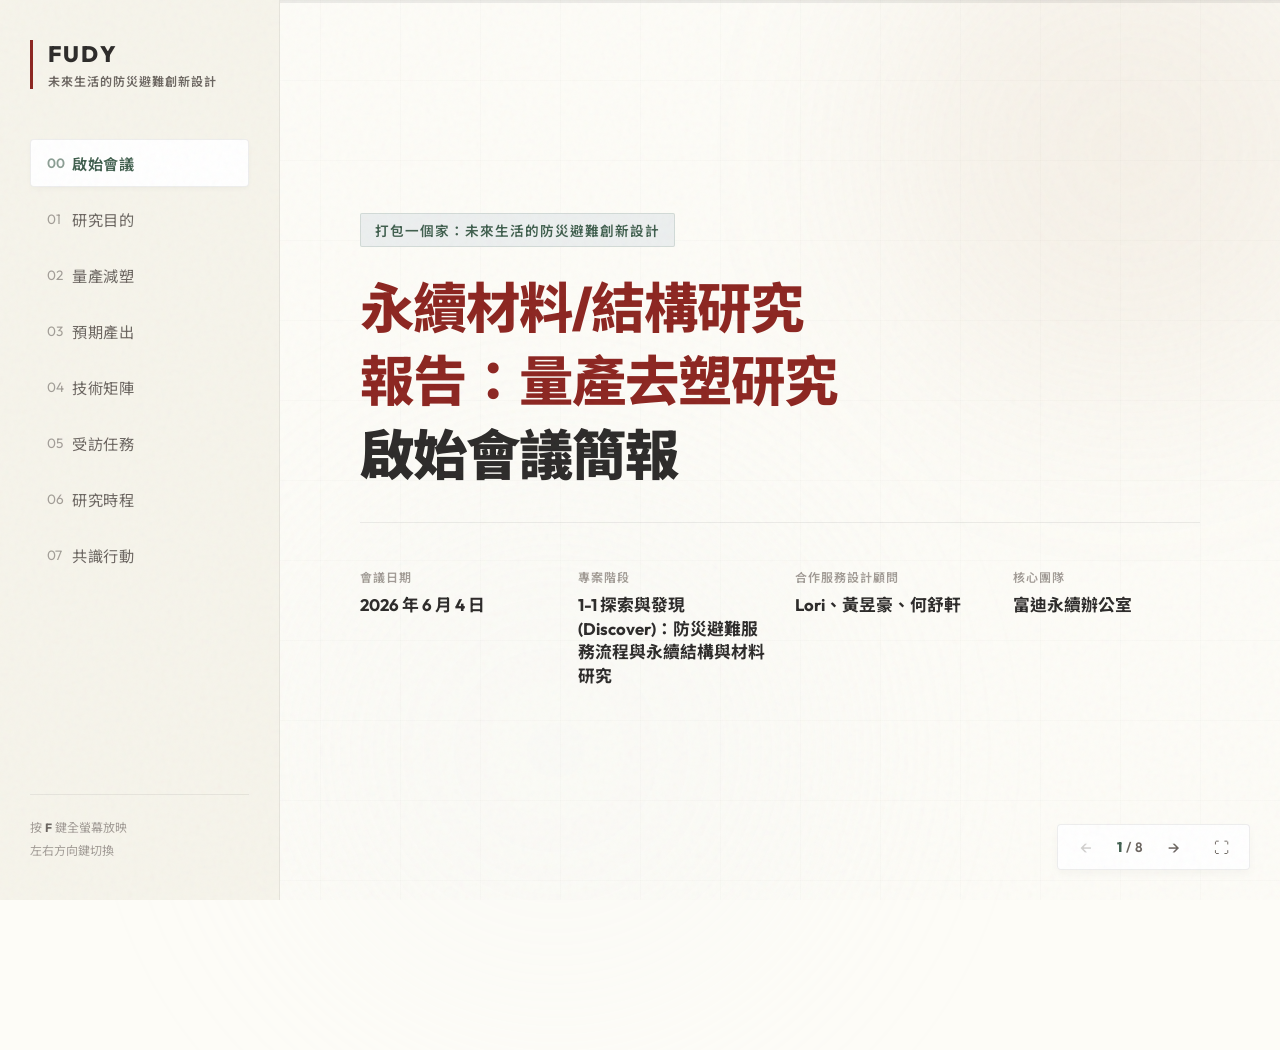
==== commit b51625ee: "feat: implement questionnaire UI components and table mockups for IDDI research project" ====
--- a/index.html
+++ b/index.html
@@ -89,7 +89,7 @@
                         </div>
                         <div class="meta-item">
                             <span class="meta-label">合作服務設計顧問</span>
-                            <span class="meta-val">Lori、黃昱豪、何書軒</span>
+                            <span class="meta-val">Lori、黃昱豪、何舒軒</span>
                         </div>
                         <div class="meta-item">
                             <span class="meta-label">核心團隊</span>
@@ -203,8 +203,6 @@
 
                         <!-- Right Side: Two Core Tools of the Report -->
                         <div class="glass-card report-structure-card">
-                            <div class="badge gray">報告核心內含架構</div>
-                            <h3 class="structure-title">研究報告兩大核心板塊</h3>
                             <div class="card-divider"></div>
                             <div class="chapters-container tool-structure-flow">
                                 <!-- Tool 1: Technology Matrix Card -->
@@ -289,13 +287,23 @@
                                 <li><strong>實務資料盤點與假設驗證</strong>：配合研究團隊提供的「技術蒐集範本」，整理現有技術資料或照片.</li>
                             </ul>
                             <div class="role-card-footer">
-                                <button class="template-btn tech-btn" data-template="tech">
-                                    <span class="btn-icon">→</span>
-                                    <div class="btn-text-group">
-                                        <span class="btn-title">查看「技術蒐集範本」</span>
-                                        <span class="btn-subtitle">設計研發團隊填寫</span>
-                                    </div>
-                                </button>
+                                <div class="template-btn-group">
+                                    <button class="template-btn tech-btn" data-template="tech">
+                                        <span class="btn-icon">→</span>
+                                        <div class="btn-text-group">
+                                            <span class="btn-title">線上預覽「技術蒐集範本」</span>
+                                            <span class="btn-subtitle">線上查看範本結構與填寫欄位</span>
+                                        </div>
+                                    </button>
+                                    <a href="技術盤點表_20260602.docx" download
+                                        class="template-btn download-btn tech-download-btn">
+                                        <span class="btn-icon">→</span>
+                                        <div class="btn-text-group">
+                                            <span class="btn-title">下載「技術盤點表」Word 檔</span>
+                                            <span class="btn-subtitle">直接下載 docx 檔案進行填寫</span>
+                                        </div>
+                                    </a>
+                                </div>
                             </div>
                         </div>
                         <div class="glass-card role-card">
@@ -312,13 +320,23 @@
                                 <li><strong>行銷溝通斷層分析</strong>：探討推廣與展會時的溝通斷層，為作為後續 Sales Kit 研發基礎。</li>
                             </ul>
                             <div class="role-card-footer">
-                                <button class="template-btn client-btn" data-template="client">
-                                    <span class="btn-icon">→</span>
-                                    <div class="btn-text-group">
-                                        <span class="btn-title">查看「客戶需求蒐集範本」</span>
-                                        <span class="btn-subtitle">業務行銷團隊填寫</span>
-                                    </div>
-                                </button>
+                                <div class="template-btn-group">
+                                    <button class="template-btn client-btn" data-template="client">
+                                        <span class="btn-icon">→</span>
+                                        <div class="btn-text-group">
+                                            <span class="btn-title">線上預覽「客戶需求蒐集範本」</span>
+                                            <span class="btn-subtitle">線上查看範本結構與填寫欄位</span>
+                                        </div>
+                                    </button>
+                                    <a href="客戶需求盤點表_20260602.docx" download
+                                        class="template-btn download-btn client-download-btn">
+                                        <span class="btn-icon">→</span>
+                                        <div class="btn-text-group">
+                                            <span class="btn-title">下載「客戶需求盤點表」Word 檔</span>
+                                            <span class="btn-subtitle">直接下載 docx 檔案進行填寫</span>
+                                        </div>
+                                    </a>
+                                </div>
                             </div>
                         </div>
                     </div>
@@ -333,6 +351,9 @@
                         </button>
                         <div class="template-view-title-group">
                             <span class="template-view-title" id="template-view-title">技術蒐集範本</span>
+                            <a href="#" id="template-download-link" download class="template-header-download-btn">
+                                下載 Word 檔
+                            </a>
                         </div>
                     </div>
                     <div class="template-view-body" id="template-view-body">
--- a/index.css
+++ b/index.css
@@ -1403,6 +1403,7 @@
     cursor: pointer;
     text-align: left;
     transition: all 0.3s cubic-bezier(0.16, 1, 0.3, 1);
+    font-family: var(--font-primary), sans-serif !important;
 }
 
 /* Designer Tech button: Sand theme */
@@ -1909,21 +1910,25 @@
 
 /* Slide 6 Button title scales */
 .btn-title {
+    font-family: var(--font-primary), sans-serif !important;
     font-size: 0.96rem !important;
-    font-weight: 800;
+    font-weight: 800 !important;
+    color: var(--color-text-primary) !important;
 }
 
 .btn-subtitle {
+    font-family: var(--font-primary), sans-serif !important;
     font-size: 0.8rem !important;
-    font-weight: 600;
+    font-weight: 600 !important;
+    color: var(--color-text-light) !important;
 }
 
 .btn-icon {
-    font-family: 'Outfit', sans-serif;
-    font-size: 1.1rem;
-    font-weight: bold;
-    color: var(--color-text-secondary);
-    transition: all 0.3s cubic-bezier(0.16, 1, 0.3, 1);
+    font-family: var(--font-primary), sans-serif !important;
+    font-size: 1.15rem !important;
+    font-weight: 800 !important;
+    color: var(--color-text-secondary) !important;
+    transition: all 0.3s cubic-bezier(0.16, 1, 0.3, 1) !important;
 }
 
 .template-btn:hover .btn-icon {
@@ -1958,3 +1963,270 @@
 p, li, .subtitle-desc, .names-list, .report-desc, .tool-summary-desc {
     text-wrap: pretty !important;
 }
+
+/* ==========================================================================
+   21. IDDI Questionnaire - Table-Mock & Real DOCX Matching
+   ========================================================================== */
+.template-btn-group {
+    display: flex;
+    flex-direction: column;
+    gap: 10px;
+    width: 100%;
+}
+
+.template-btn {
+    font-family: var(--font-primary), sans-serif !important;
+    box-sizing: border-box !important;
+    text-decoration: none !important;
+    color: var(--color-text-primary) !important;
+}
+
+.template-btn * {
+    text-decoration: none !important;
+}
+
+/* Designer Tech download button: Sand theme */
+.template-btn.download-btn.tech-download-btn {
+    border-left: 4px solid var(--color-accent-sand) !important;
+}
+
+.template-btn.download-btn.tech-download-btn:hover {
+    background-color: var(--color-accent-sand-light) !important;
+    border-color: var(--color-accent-sand) !important;
+    transform: translateY(-2px) !important;
+    box-shadow: 0 4px 12px rgba(196, 164, 130, 0.15) !important;
+}
+
+.template-btn.download-btn.tech-download-btn:hover .btn-subtitle {
+    color: var(--color-accent-sand) !important;
+}
+
+/* Business Client download button: Pine Green theme */
+.template-btn.download-btn.client-download-btn {
+    border-left: 4px solid var(--color-accent-green) !important;
+}
+
+.template-btn.download-btn.client-download-btn:hover {
+    background-color: var(--color-accent-green-light) !important;
+    border-color: var(--color-accent-green) !important;
+    transform: translateY(-2px) !important;
+    box-shadow: 0 4px 12px rgba(63, 94, 77, 0.15) !important;
+}
+
+.template-btn.download-btn.client-download-btn:hover .btn-subtitle {
+    color: var(--color-accent-green) !important;
+}
+
+.template-header-download-btn {
+    display: inline-flex;
+    align-items: center;
+    gap: 6px;
+    background-color: var(--color-accent-green);
+    color: #FFFFFF !important;
+    text-decoration: none;
+    font-size: 0.82rem;
+    font-weight: 700;
+    padding: 6px 14px;
+    border-radius: 4px;
+    transition: var(--transition-fast);
+    box-shadow: 0 2px 5px rgba(0, 0, 0, 0.1);
+}
+
+.template-header-download-btn:hover {
+    background-color: var(--color-text-primary);
+    transform: translateY(-1px);
+    box-shadow: 0 4px 10px rgba(0, 0, 0, 0.15);
+}
+
+.template-header-download-btn.tech-theme {
+    background-color: var(--color-accent-sand);
+}
+
+.template-header-download-btn.client-theme {
+    background-color: var(--color-accent-green);
+}
+
+/* Questionnaire Doc Mockups */
+.template-info-box {
+    background-color: var(--color-bg-secondary);
+    border: 1px solid var(--color-border);
+    border-radius: 6px;
+    padding: 16px;
+    margin-bottom: 24px;
+    width: 100%;
+}
+
+.info-title {
+    font-size: 0.85rem;
+    font-weight: 800;
+    color: var(--color-text-primary);
+    margin-bottom: 12px;
+    letter-spacing: 0.5px;
+    border-bottom: 1px solid var(--color-border);
+    padding-bottom: 6px;
+}
+
+.info-grid {
+    display: grid;
+    grid-template-columns: 1fr 1fr;
+    gap: 12px;
+}
+
+.info-field {
+    display: flex;
+    flex-direction: column;
+    gap: 6px;
+}
+
+.info-field.full-row {
+    grid-column: span 2;
+}
+
+.info-label {
+    font-size: 0.76rem;
+    font-weight: 800;
+    color: var(--color-accent-green);
+}
+
+.info-placeholder {
+    background-color: #FFFFFF;
+    border: 1px dashed var(--color-border);
+    border-radius: 4px;
+    padding: 10px 12px;
+    font-size: 0.82rem;
+    color: var(--color-text-light);
+    font-style: italic;
+}
+
+/* Sections and Tables */
+.template-sections-container {
+    display: flex;
+    flex-direction: column;
+    gap: 24px;
+    width: 100%;
+}
+
+.tpl-section {
+    width: 100%;
+}
+
+.tpl-section .section-header {
+    display: flex;
+    align-items: center;
+    gap: 12px;
+    margin-bottom: 12px;
+    border-bottom: 2px solid var(--color-border);
+    padding-bottom: 6px;
+}
+
+.tpl-section .section-header h4 {
+    font-size: 1.05rem !important;
+    font-weight: 800;
+    color: var(--color-text-primary);
+    margin: 0;
+}
+
+.table-mock {
+    display: flex;
+    flex-direction: column;
+    border: 1px solid var(--color-border);
+    border-radius: 6px;
+    overflow: hidden;
+    width: 100%;
+    background-color: #FFFFFF;
+}
+
+.table-row {
+    display: grid;
+    grid-template-columns: 280px 1fr;
+    border-bottom: 1px solid var(--color-border);
+}
+
+.table-row:last-child {
+    border-bottom: none;
+}
+
+.table-header-row {
+    background-color: var(--color-bg-secondary);
+    font-weight: 800;
+    font-size: 0.82rem;
+    color: var(--color-text-primary);
+    border-bottom: 2px solid var(--color-border);
+}
+
+.table-col {
+    padding: 14px 16px;
+    display: flex;
+    flex-direction: column;
+    justify-content: center;
+    text-align: left;
+}
+
+.table-col.col-capability {
+    border-right: 1px solid var(--color-border);
+    background-color: rgba(44, 42, 41, 0.01);
+}
+
+.table-col.col-capability strong {
+    font-size: 0.88rem;
+    color: var(--color-text-primary);
+    font-weight: 700;
+}
+
+.table-col.col-capability .desc {
+    font-size: 0.76rem;
+    color: var(--color-text-light);
+    margin-top: 4px;
+    line-height: 1.4;
+}
+
+.tech-input-slots {
+    display: grid;
+    grid-template-columns: 1fr;
+    gap: 8px;
+    width: 100%;
+}
+
+.tech-slot {
+    font-size: 0.78rem;
+    font-weight: 600;
+    color: var(--color-text-secondary);
+    background-color: var(--color-bg-secondary);
+    border: 1px dashed var(--color-border);
+    border-radius: 4px;
+    padding: 8px 12px;
+    display: flex;
+    align-items: center;
+    gap: 8px;
+}
+
+.slot-placeholder {
+    color: var(--color-text-light);
+    font-style: italic;
+    font-weight: 400;
+}
+
+.tpl-badge-group {
+    display: flex;
+    align-items: center;
+    gap: 12px;
+    margin-bottom: 8px;
+}
+
+.tpl-date {
+    font-size: 0.75rem;
+    font-weight: 700;
+    color: var(--color-accent-red);
+    letter-spacing: 0.5px;
+}
+
+@media (max-width: 768px) {
+    .table-row {
+        grid-template-columns: 1fr;
+    }
+    .table-col.col-capability {
+        border-right: none;
+        border-bottom: 1px solid var(--color-border);
+        background-color: rgba(44, 42, 41, 0.02);
+    }
+}
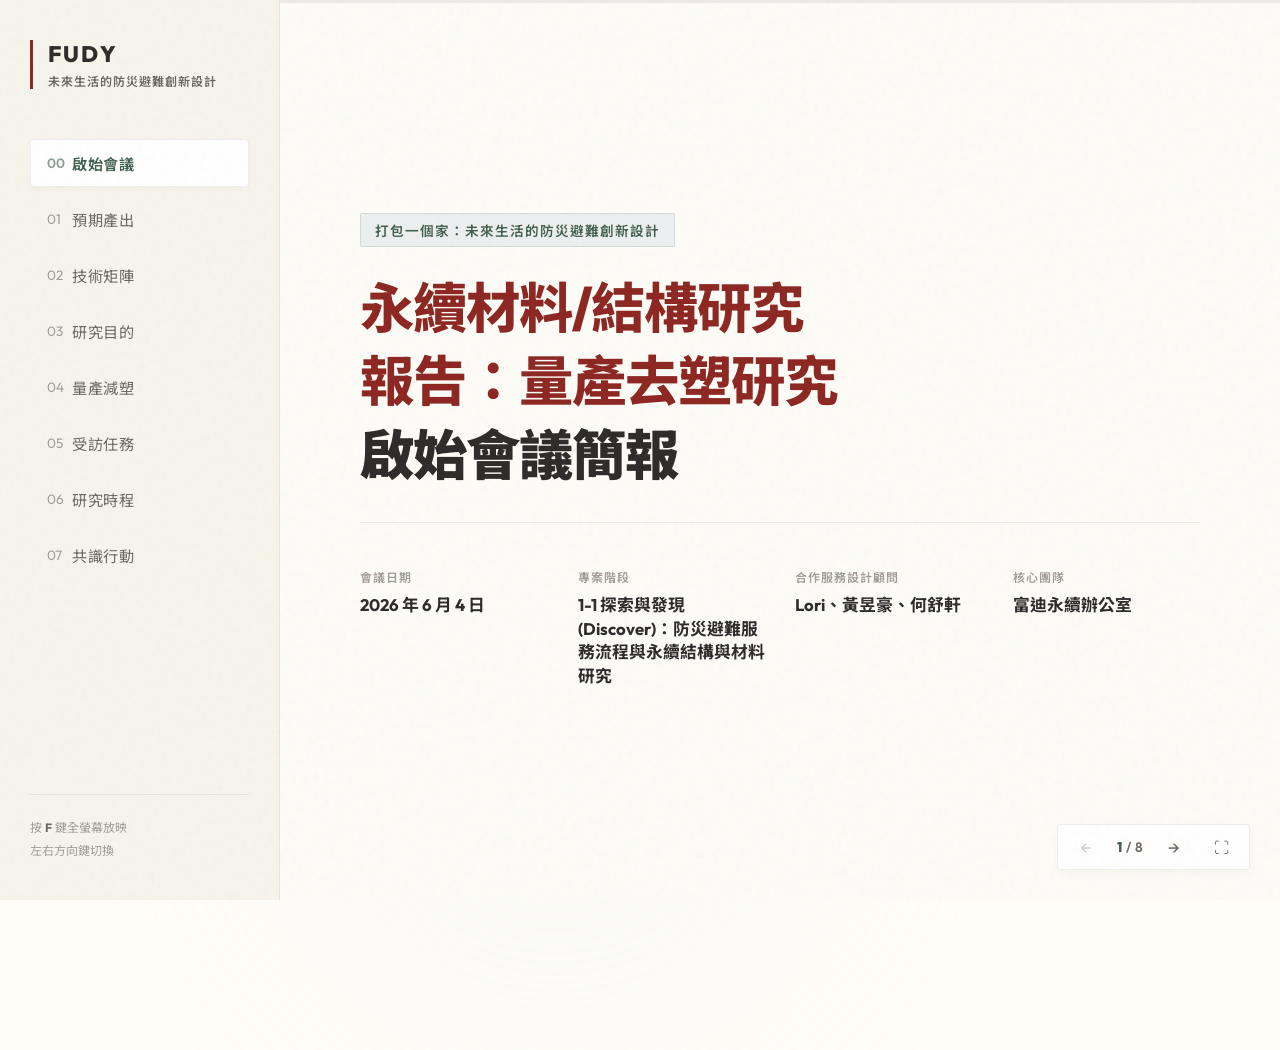
==== commit cc155f31: "feat: optimize presentation UI with scoped fullscreen mode scaling and improved focus styling" ====
--- a/index.html
+++ b/index.html
@@ -35,19 +35,19 @@
                 </a>
                 <a href="#slide-2" class="nav-item" data-slide="2">
                     <span class="nav-num">01</span>
-                    <span class="nav-title">研究目的</span>
+                    <span class="nav-title">預期產出</span>
                 </a>
                 <a href="#slide-3" class="nav-item" data-slide="3">
                     <span class="nav-num">02</span>
-                    <span class="nav-title">量產減塑</span>
+                    <span class="nav-title">技術矩陣</span>
                 </a>
                 <a href="#slide-4" class="nav-item" data-slide="4">
                     <span class="nav-num">03</span>
-                    <span class="nav-title">預期產出</span>
+                    <span class="nav-title">研究目的</span>
                 </a>
                 <a href="#slide-5" class="nav-item" data-slide="5">
                     <span class="nav-num">04</span>
-                    <span class="nav-title">技術矩陣</span>
+                    <span class="nav-title">量產減塑</span>
                 </a>
                 <a href="#slide-6" class="nav-item" data-slide="6">
                     <span class="nav-num">05</span>
@@ -99,87 +99,10 @@
                 </div>
             </article>
 
-            <!-- Slide 2: Research Purpose -->
+            <!-- Slide 2: Expected Deliverables -->
             <article id="slide-2" class="slide">
                 <div class="slide-content">
-                    <span class="slide-tag">01. WHY WE ARE HERE</span>
-                    <h2 class="slide-title">研究目的：為什麼找大家做這件事？</h2>
-                    <div class="purpose-grid">
-                        <div class="glass-card">
-                            <div class="card-icon-num">01</div>
-                            <h3>推動企業策略轉型 (OEM 邁向 ODM)</h3>
-                            <p>突破傳統包裝產業被動接單與削價競爭的紅海，轉型為主動定義規格、提供永續結構解決方案的策略設計夥伴。</p>
-                        </div>
-                        <div class="glass-card">
-                            <div class="card-icon-num">02</div>
-                            <h3>建立量產技術護城河</h3>
-                            <p>以企業核心的「去塑」專業領域為核心，系統化彙整能真實量產的材料、結構與製程工法，作為未來產品設計的參照標準與技術資料庫。</p>
-                        </div>
-                        <div class="glass-card">
-                            <div class="card-icon-num">03</div>
-                            <h3>以防災場景驗證技術能量</h3>
-                            <p>透過防災避難極限情境，向全球品牌客戶及國際 NGO 證明富迪在結構減塑的實證落地能量。</p>
-                        </div>
-                        <div class="glass-card">
-                            <div class="card-icon-num">04</div>
-                            <h3>打造國際市場商務武器</h3>
-                            <p>解決設計與業務部門間的溝通斷層，將結構數據轉譯為具備 ESG 敘事力之行銷溝通工具 (Sales Kit)，用以主動爭取歐美 B2B 品牌訂單。</p>
-                        </div>
-                    </div>
-                </div>
-            </article>
-
-            <!-- Slide 3: Defining Mass-Production Plastic-Free -->
-            <article id="slide-3" class="slide">
-                <div class="slide-content">
-                    <span class="slide-tag">02. DEFINE GO-GREEN</span>
-                    <h2 class="slide-title">定義「量產減塑」</h2>
-                    <p class="subtitle-desc">借鏡 Google 制定的《Plastic-Free Packaging Design
-                        Guide》，將富迪的專業從單純的「材料/技術資料庫」升級為「回應客戶永續需求同時，亦可量產的解決方案」。讓減塑不只停留在設計圖面與實驗室。</p>
-                    <div class="define-grid">
-                        <div class="glass-card compact">
-                            <span class="step-num">01</span>
-                            <div class="compact-card-content">
-                                <h4>具備量產可行性的循環經濟</h4>
-                                <p>不流於實驗室概念，而是基於深厚的製造經驗，彙整能落實於大規模「量產製造」的材質、結構與製程。</p>
-                            </div>
-                        </div>
-                        <div class="glass-card compact">
-                            <span class="step-num">02</span>
-                            <div class="compact-card-content">
-                                <h4>全紙化與低碳材料替代</h4>
-                                <p>導入 FSC® CoC 認證紙材、水性替塑油、生質材料（如 GEX™）等創新材料應用。</p>
-                            </div>
-                        </div>
-                        <div class="glass-card compact">
-                            <span class="step-num">03</span>
-                            <div class="compact-card-content">
-                                <h4>結構去塑與零膠水設計</h4>
-                                <p>利用獨家研發的紙構工程（如卡扣、榫卯無膠、一體成型），達到「無工具組裝 (No-Tool)」的防呆特性。</p>
-                            </div>
-                        </div>
-                        <div class="glass-card compact">
-                            <span class="step-num">04</span>
-                            <div class="compact-card-content">
-                                <h4>追求 100% 循環回收與環境永續</h4>
-                                <p>災後撤離時不需分類零件即可直接進入一般紙類回收，解決傳統救災混合材質造成的二次廢棄物痛點。</p>
-                            </div>
-                        </div>
-                        <div class="glass-card compact full-width">
-                            <span class="step-num">05</span>
-                            <div class="compact-card-content">
-                                <h4>接軌國際法規剛性需求</h4>
-                                <p>精準對接歐盟 PPWR（包裝與包裝廢棄物法規）對減少包材空隙率、減碳與零塑廢棄物的嚴苛合規標準。</p>
-                            </div>
-                        </div>
-                    </div>
-                </div>
-            </article>
-
-            <!-- Slide 4: Expected Deliverables -->
-            <article id="slide-4" class="slide">
-                <div class="slide-content">
-                    <span class="slide-tag">03. WHAT WE DELIVER</span>
+                    <span class="slide-tag">01. WHAT WE DELIVER</span>
                     <h2 class="slide-title">預期產出：我們會共同完成什麼？</h2>
                     <div class="deliver-grid unified-report-layout">
                         <!-- Left Side: Main Report Document Cover/Overview -->
@@ -252,14 +175,91 @@
                 </div>
             </article>
 
-            <!-- Slide 5: Technology Matrix Architecture -->
-            <article id="slide-5" class="slide">
+            <!-- Slide 3: Technology Matrix Architecture -->
+            <article id="slide-3" class="slide">
                 <div class="slide-content">
-                    <span class="slide-tag">04. TECHNOLOGY MATRIX</span>
+                    <span class="slide-tag">02. TECHNOLOGY MATRIX</span>
                     <h2 class="slide-title">技術矩陣圖 (Technology Matrix) </h2>
                     <div class="matrix-iframe-container">
                         <iframe src="https://fudy-matrix.vercel.app/" class="matrix-iframe"
                             title="Fudy Technology Matrix" allowfullscreen></iframe>
+                    </div>
+                </div>
+            </article>
+
+            <!-- Slide 4: Research Purpose -->
+            <article id="slide-4" class="slide">
+                <div class="slide-content">
+                    <span class="slide-tag">03. WHY WE ARE HERE</span>
+                    <h2 class="slide-title">研究目的：為什麼找大家做這件事？</h2>
+                    <div class="purpose-grid">
+                        <div class="glass-card">
+                            <div class="card-icon-num">01</div>
+                            <h3>推動企業策略轉型 (OEM 邁向 ODM)</h3>
+                            <p>突破傳統包裝產業被動接單與削價競爭的紅海，轉型為主動定義規格、提供永續結構解決方案的策略設計夥伴。</p>
+                        </div>
+                        <div class="glass-card">
+                            <div class="card-icon-num">02</div>
+                            <h3>建立量產技術護城河</h3>
+                            <p>以企業核心的「去塑」專業領域為核心，系統化彙整能真實量產的材料、結構與製程工法，作為未來產品設計的參照標準與技術資料庫。</p>
+                        </div>
+                        <div class="glass-card">
+                            <div class="card-icon-num">03</div>
+                            <h3>以防災場景驗證技術能量</h3>
+                            <p>透過防災避難極限情境，向全球品牌客戶及國際 NGO 證明富迪在結構減塑的實證落地能量。</p>
+                        </div>
+                        <div class="glass-card">
+                            <div class="card-icon-num">04</div>
+                            <h3>打造國際市場商務武器</h3>
+                            <p>解決設計與業務部門間的溝通斷層，將結構數據轉譯為具備 ESG 敘事力之行銷溝通工具 (Sales Kit)，用以主動爭取歐美 B2B 品牌訂單。</p>
+                        </div>
+                    </div>
+                </div>
+            </article>
+
+            <!-- Slide 5: Defining Mass-Production Plastic-Free -->
+            <article id="slide-5" class="slide">
+                <div class="slide-content">
+                    <span class="slide-tag">04. DEFINE GO-GREEN</span>
+                    <h2 class="slide-title">定義「量產減塑」</h2>
+                    <p class="subtitle-desc">借鏡 Google 制定的《Plastic-Free Packaging Design
+                        Guide》，將富迪的專業從單純的「材料/技術資料庫」升級為「回應客戶永續需求同時，亦可量產的解決方案」。讓減塑不只停留在設計圖面與實驗室。</p>
+                    <div class="define-grid">
+                        <div class="glass-card compact">
+                            <span class="step-num">01</span>
+                            <div class="compact-card-content">
+                                <h4>具備量產可行性的循環經濟</h4>
+                                <p>不流於實驗室概念，而是基於深厚的製造經驗，彙整能落實於大規模「量產製造」的材質、結構與製程。</p>
+                            </div>
+                        </div>
+                        <div class="glass-card compact">
+                            <span class="step-num">02</span>
+                            <div class="compact-card-content">
+                                <h4>全紙化與低碳材料替代</h4>
+                                <p>導入 FSC® CoC 認證紙材、水性替塑油、生質材料（如 GEX™）等創新材料應用。</p>
+                            </div>
+                        </div>
+                        <div class="glass-card compact">
+                            <span class="step-num">03</span>
+                            <div class="compact-card-content">
+                                <h4>結構去塑與零膠水設計</h4>
+                                <p>利用獨家研發的紙構工程（如卡扣、榫卯無膠、一體成型），達到「無工具組裝 (No-Tool)」的防呆特性。</p>
+                            </div>
+                        </div>
+                        <div class="glass-card compact">
+                            <span class="step-num">04</span>
+                            <div class="compact-card-content">
+                                <h4>追求 100% 循環回收與環境永續</h4>
+                                <p>災後撤離時不需分類零件即可直接進入一般紙類回收，解決傳統救災混合材質造成的二次廢棄物痛點。</p>
+                            </div>
+                        </div>
+                        <div class="glass-card compact full-width">
+                            <span class="step-num">05</span>
+                            <div class="compact-card-content">
+                                <h4>接軌國際法規剛性需求</h4>
+                                <p>精準對接歐盟 PPWR（包裝與包裝廢棄物法規）對減少包材空隙率、減碳與零塑廢棄物的嚴苛合規標準。</p>
+                            </div>
+                        </div>
                     </div>
                 </div>
             </article>
@@ -421,7 +421,7 @@
                                     <span class="action-check">✔</span>
                                     <div>
                                         <strong>安排階段二焦點訪談時間</strong>
-                                        <p>請台北與蘇州設計團隊提供6/10-6/18之間，兩場訪談的具體時段。</p>
+                                        <p>請台北與蘇州設計團隊提供6/15-6/18之間，兩場訪談的具體時段。</p>
                                     </div>
                                 </li>
                                 <li>
--- a/index.css
+++ b/index.css
@@ -59,13 +59,13 @@
 }
 
 /* Realistic Recycled Paper Grain Overlay */
-body::before {
+.presentation-container::before {
     content: "";
-    position: fixed;
+    position: absolute;
     top: 0;
     left: 0;
-    width: 100vw;
-    height: 100vh;
+    width: 100%;
+    height: 100%;
     opacity: 0.04;
     pointer-events: none;
     z-index: 9999;
@@ -131,6 +131,7 @@
     height: 100vh;
     position: relative;
     z-index: 10;
+    background-color: var(--color-bg-primary);
 }
 
 /* Sidebar Navigation */
@@ -1098,6 +1099,7 @@
 .ctrl-btn {
     background: none;
     border: none;
+    outline: none;
     cursor: pointer;
     font-family: 'Outfit', sans-serif;
     font-size: 1.1rem;
@@ -1109,6 +1111,11 @@
     align-items: center;
     justify-content: center;
     transition: var(--transition-fast);
+}
+
+.ctrl-btn:focus-visible {
+    background-color: var(--color-bg-secondary);
+    color: var(--color-text-primary);
 }
 
 .ctrl-btn:hover {
@@ -1152,6 +1159,12 @@
 }
 
 /* Fullscreen Mode Overrides */
+.presentation-container:fullscreen {
+    background-color: var(--color-bg-primary);
+}
+.presentation-container:-webkit-full-screen {
+    background-color: var(--color-bg-primary);
+}
 :fullscreen .sidebar {
     display: none;
 }
@@ -2230,3 +2243,170 @@
         background-color: rgba(44, 42, 41, 0.02);
     }
 }
+
+/* ==========================================================================
+   17. Fullscreen Scale-up Overrides (全螢幕時字體與佈局極致放大)
+   ========================================================================== */
+.presentation-container.fullscreen-mode .slide-content {
+    max-width: 1380px;
+    max-height: 840px;
+}
+
+/* Titles and subtitle scaling */
+.presentation-container.fullscreen-mode .slide-title {
+    font-size: 2.9rem;
+    margin-bottom: 28px;
+}
+
+.presentation-container.fullscreen-mode .subtitle-desc {
+    font-size: 1.25rem;
+    max-width: 1000px;
+    margin-bottom: 36px;
+}
+
+.presentation-container.fullscreen-mode .slide-tag {
+    font-size: 1.1rem;
+    letter-spacing: 4px;
+}
+
+/* Cover Slide (Slide 1) */
+.presentation-container.fullscreen-mode .cover-slide .main-title {
+    font-size: 3.8rem;
+    margin-bottom: 30px;
+}
+
+.presentation-container.fullscreen-mode .meta-val {
+    font-size: 1.15rem;
+}
+
+.presentation-container.fullscreen-mode .meta-label {
+    font-size: 0.85rem;
+}
+
+/* Slide 2 Purpose Grid & Glass Cards scaling */
+.presentation-container.fullscreen-mode .purpose-grid h3 {
+    font-size: 1.55rem;
+}
+
+.presentation-container.fullscreen-mode .purpose-grid p {
+    font-size: 1.18rem;
+    line-height: 1.65;
+}
+
+.presentation-container.fullscreen-mode .card-icon-num {
+    width: 50px;
+    height: 50px;
+    font-size: 1.6rem;
+}
+
+.presentation-container.fullscreen-mode .glass-card {
+    padding: 30px;
+}
+
+.presentation-container.fullscreen-mode .bullet-list-sm li {
+    font-size: 1.22rem !important;
+}
+
+/* Slide 3 Define Go-Green compact cards */
+.presentation-container.fullscreen-mode .glass-card.compact h4 {
+    font-size: 1.25rem;
+}
+
+.presentation-container.fullscreen-mode .glass-card.compact p {
+    font-size: 0.98rem;
+    line-height: 1.6;
+}
+
+.presentation-container.fullscreen-mode .step-num {
+    font-size: 2.2rem;
+}
+
+/* Slide 4 Expected Deliverables layout */
+.presentation-container.fullscreen-mode .deliver-grid h3 {
+    font-size: 1.6rem;
+}
+
+.presentation-container.fullscreen-mode .report-desc {
+    font-size: 1.12rem;
+}
+
+.presentation-container.fullscreen-mode .meta-value-text {
+    font-size: 0.96rem;
+}
+
+.presentation-container.fullscreen-mode .meta-label-tag {
+    font-size: 0.78rem;
+}
+
+.presentation-container.fullscreen-mode .tool-card-header h4 {
+    font-size: 1.22rem;
+}
+
+.presentation-container.fullscreen-mode .tool-summary-desc {
+    font-size: 0.95rem;
+}
+
+.presentation-container.fullscreen-mode .axis-summary-label,
+.presentation-container.fullscreen-mode .db-summary-label {
+    font-size: 0.8rem;
+}
+
+.presentation-container.fullscreen-mode .matrix-summary-col p {
+    font-size: 0.84rem;
+}
+
+.presentation-container.fullscreen-mode .db-summary-pill {
+    font-size: 0.84rem;
+    padding: 5px 10px;
+}
+
+/* Slide 6 Roles & Tasks cards */
+.presentation-container.fullscreen-mode .role-header h3 {
+    font-size: 1.5rem;
+}
+
+.presentation-container.fullscreen-mode .names-list {
+    font-size: 1.15rem;
+}
+
+.presentation-container.fullscreen-mode .role-label {
+    font-size: 0.88rem;
+}
+
+.presentation-container.fullscreen-mode .bullet-list-sm {
+    gap: 10px;
+}
+
+/* Slide 7 Timeline items */
+.presentation-container.fullscreen-mode .timeline-item h3 {
+    font-size: 1.35rem;
+}
+
+.presentation-container.fullscreen-mode .timeline-item p {
+    font-size: 1.12rem;
+}
+
+.presentation-container.fullscreen-mode .time-badge {
+    font-size: 0.95rem;
+    padding: 6px 12px;
+}
+
+/* Slide 8 Actions & Q&A */
+.presentation-container.fullscreen-mode .action-box h3,
+.presentation-container.fullscreen-mode .qa-box h3 {
+    font-size: 1.55rem;
+}
+
+.presentation-container.fullscreen-mode .action-list li strong {
+    font-size: 1.2rem;
+}
+
+.presentation-container.fullscreen-mode .action-list li p {
+    font-size: 1.05rem;
+}
+
+.presentation-container.fullscreen-mode .qa-box p {
+    font-size: 1.25rem;
+    line-height: 1.7;
+}
+
